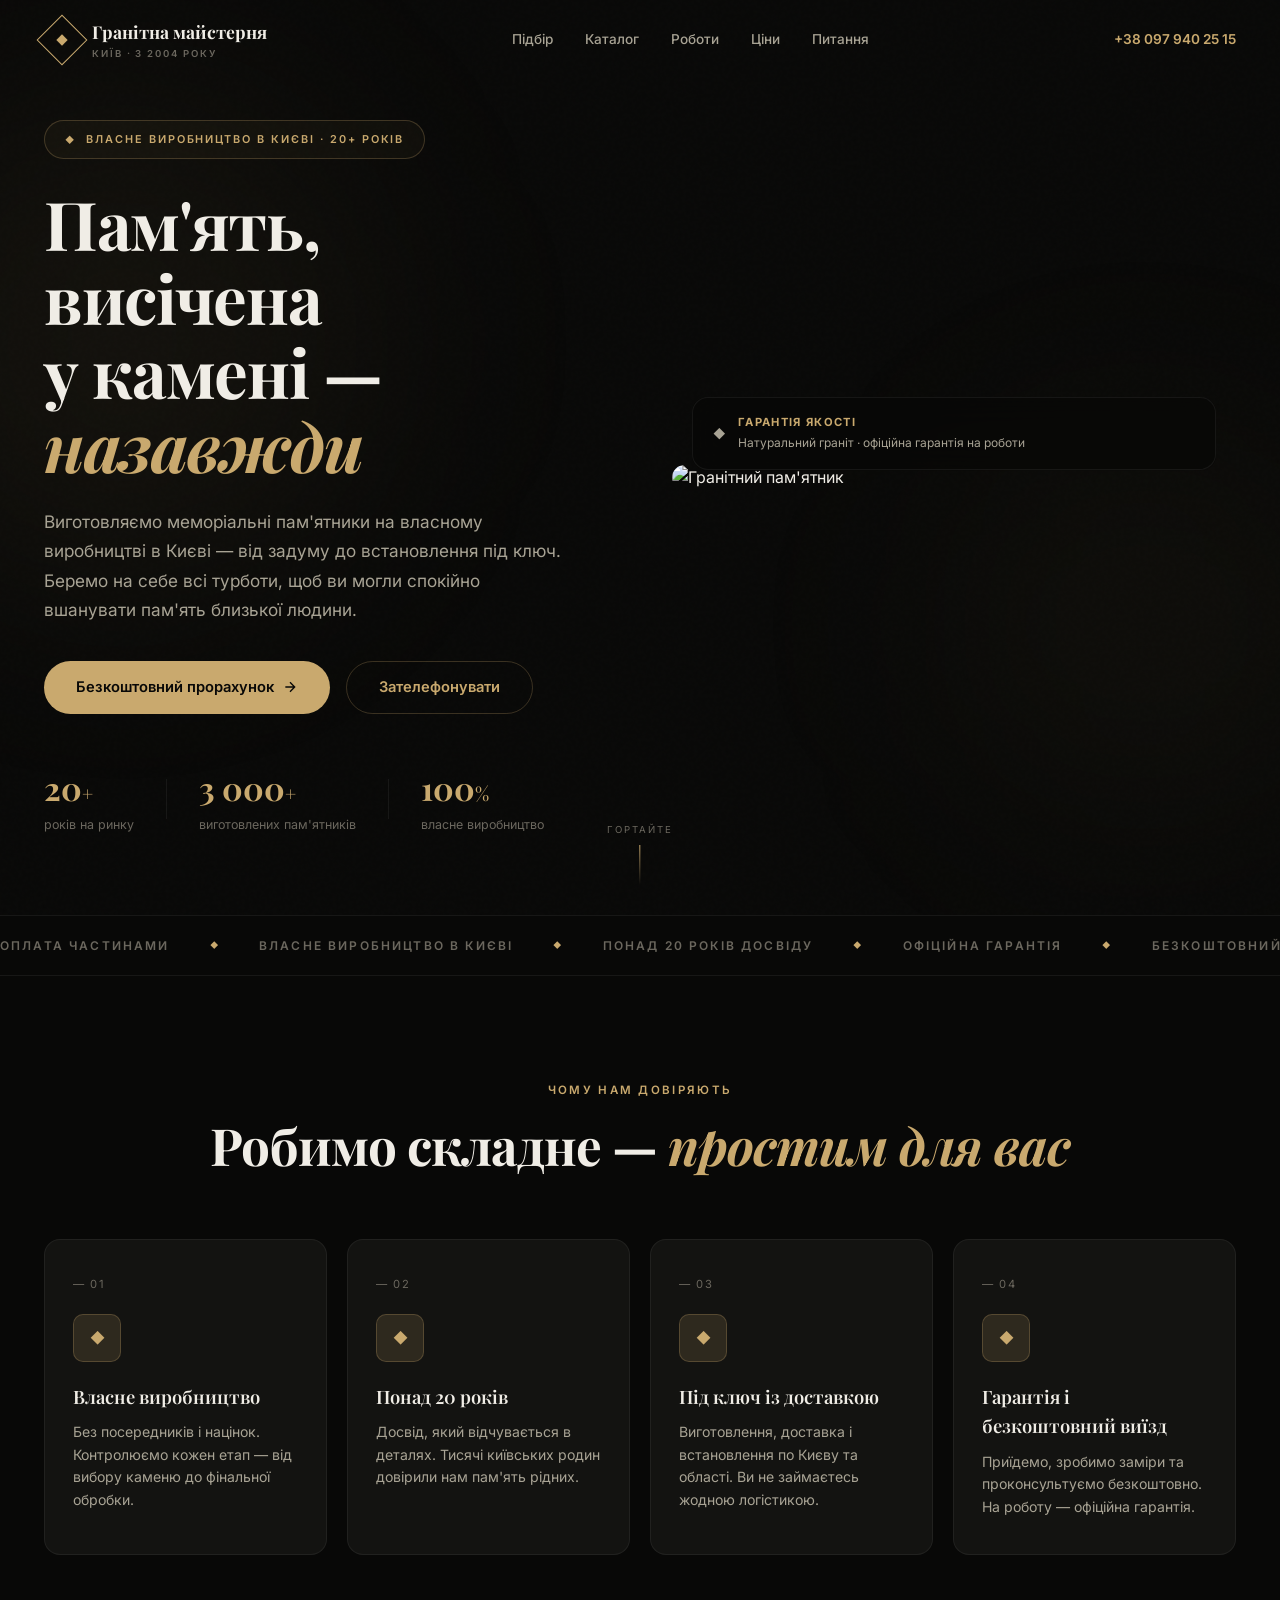
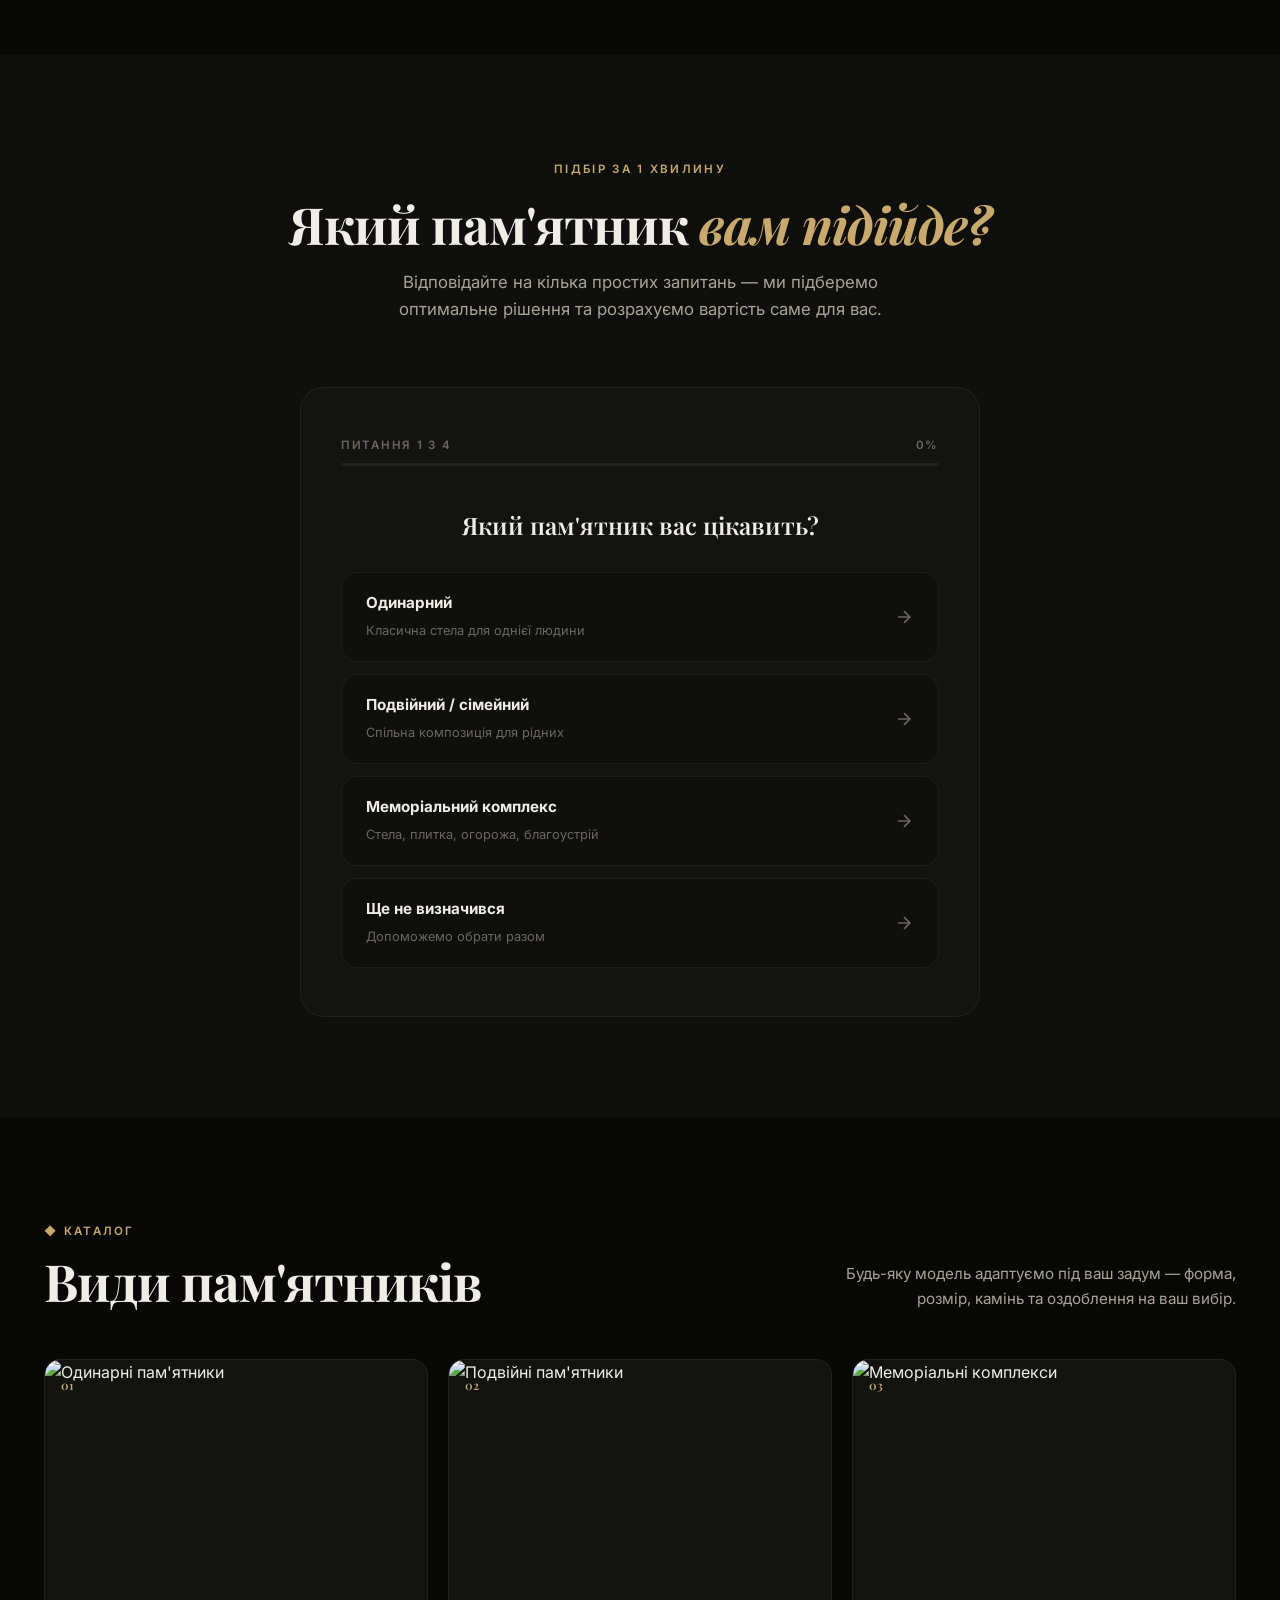
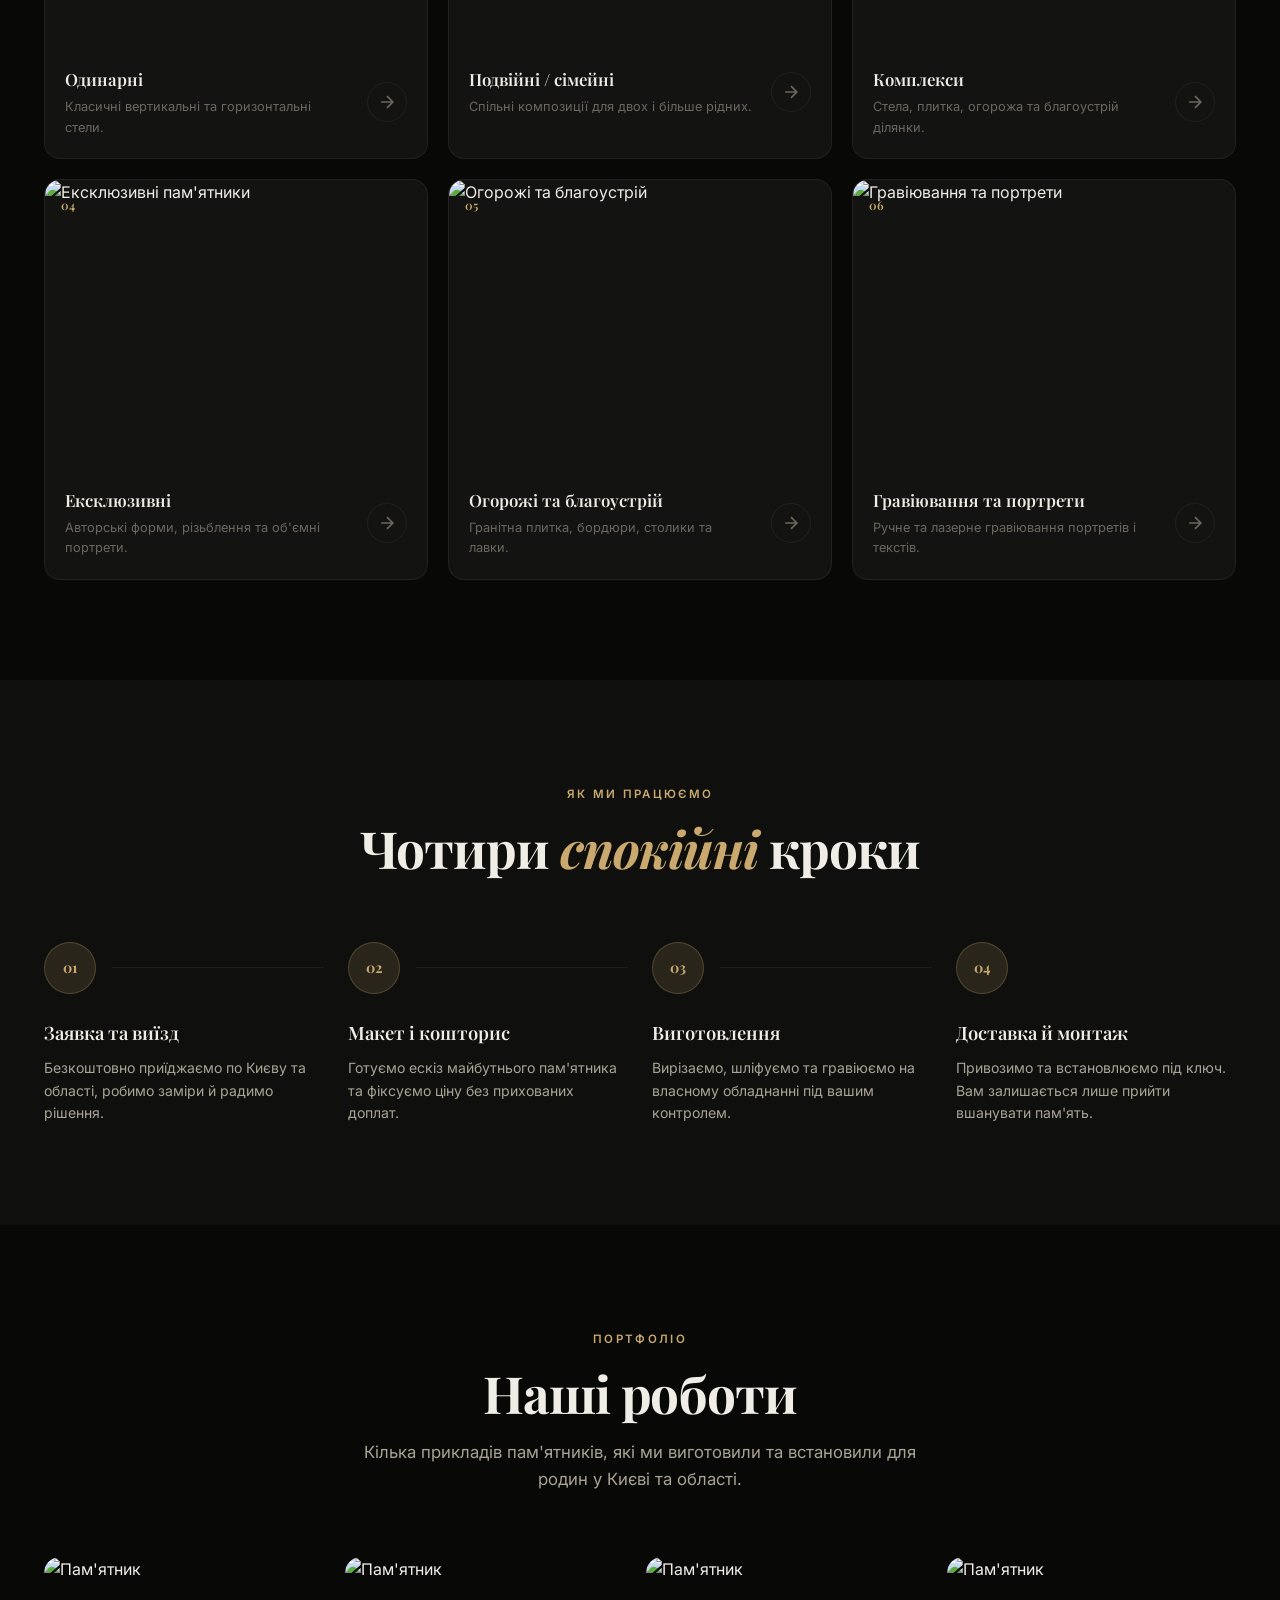
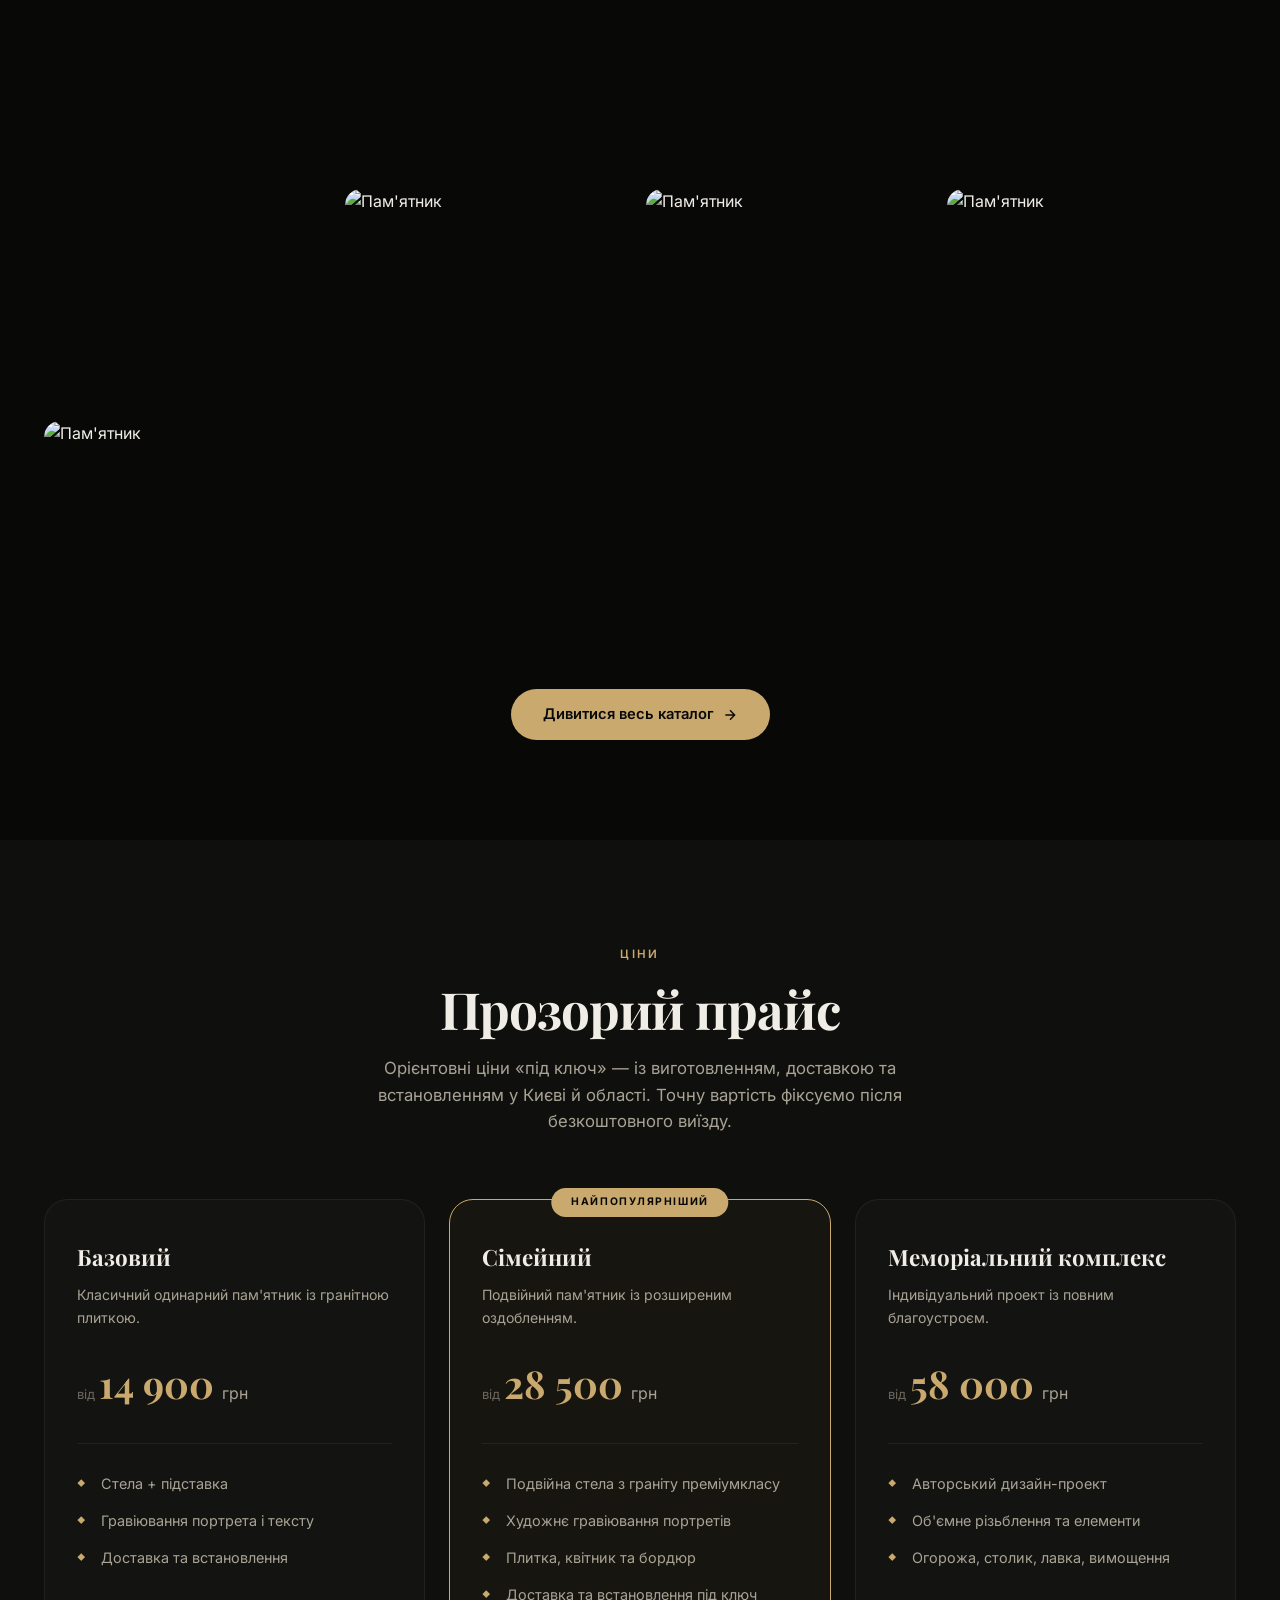
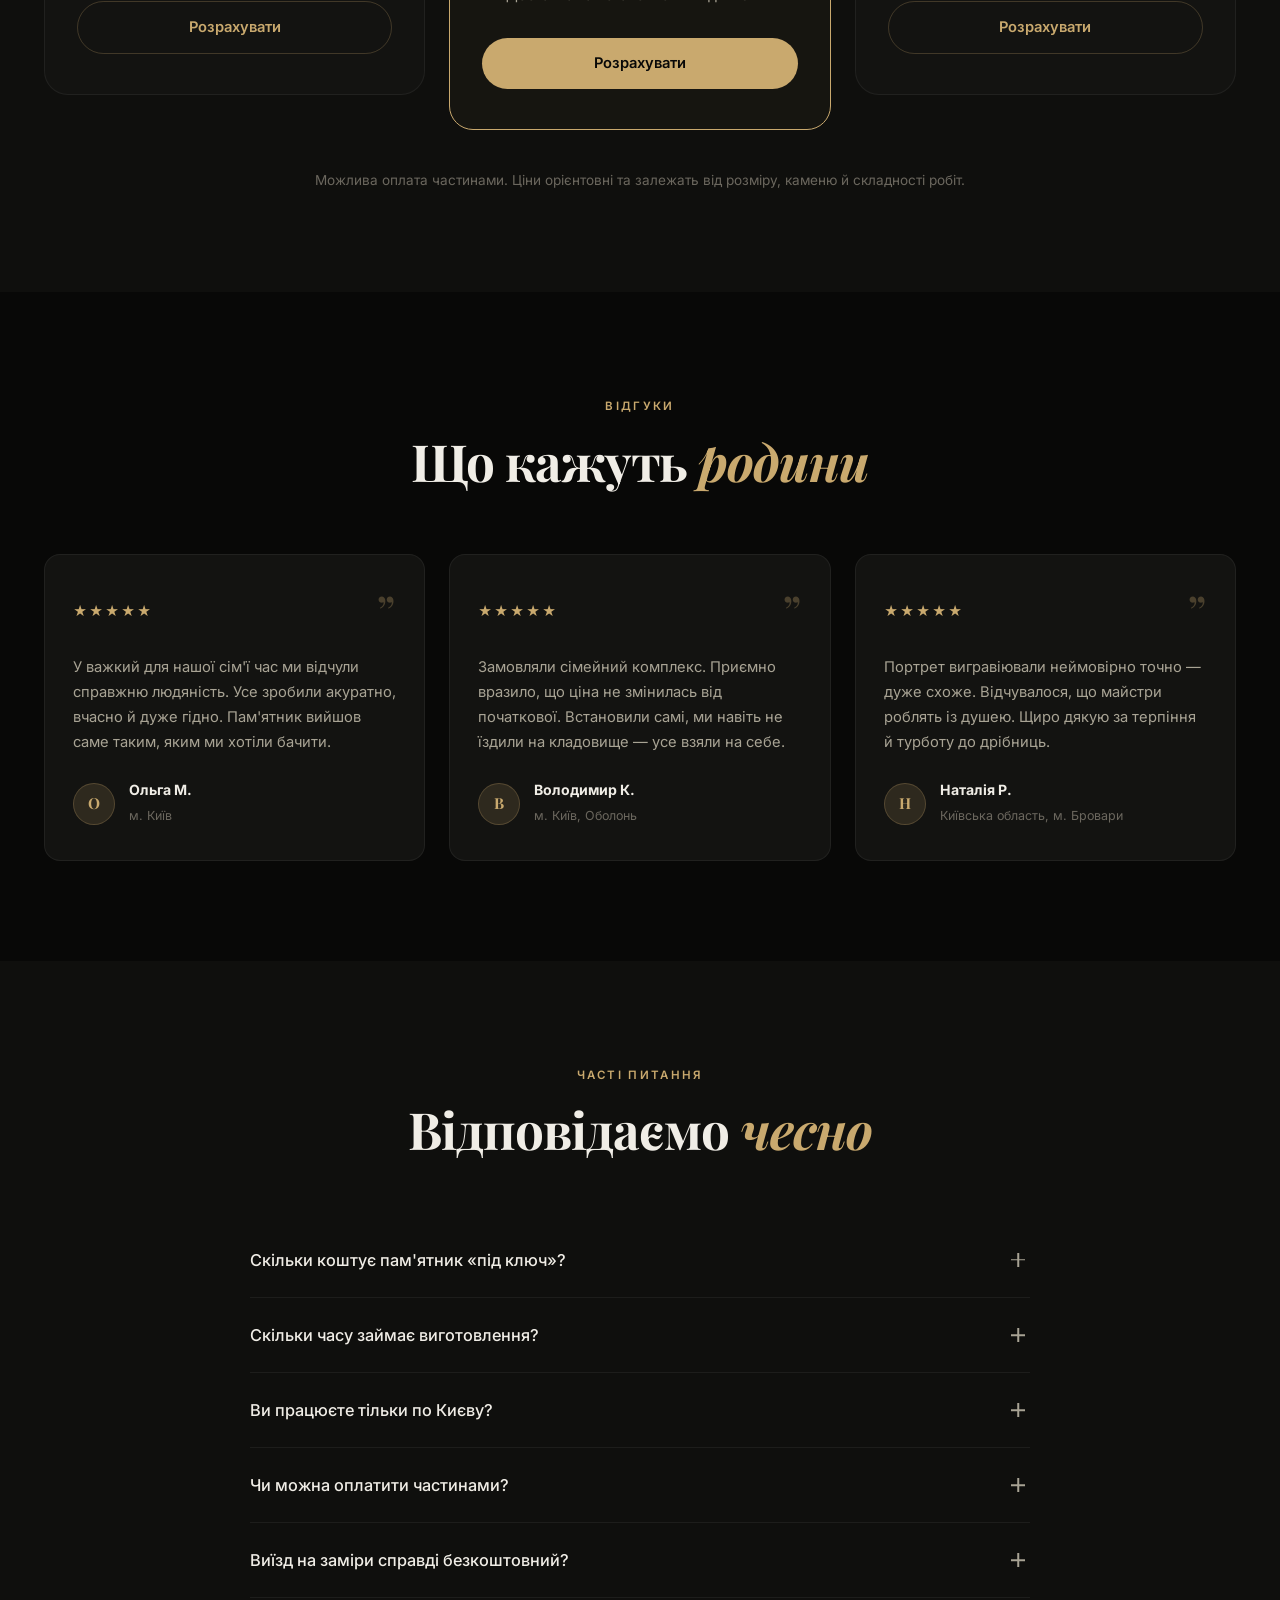
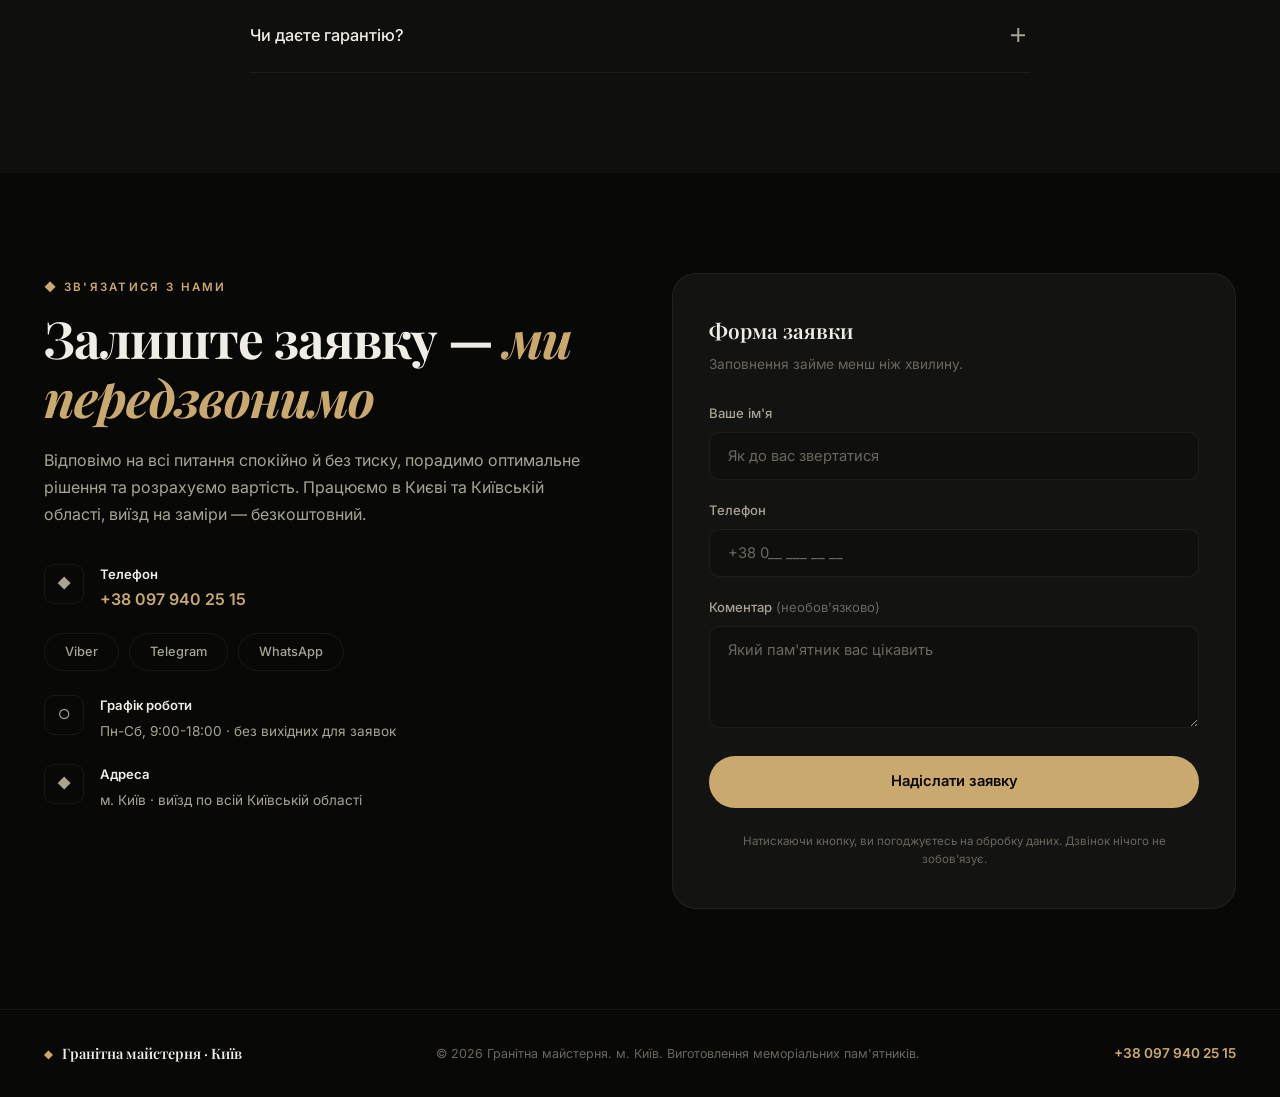
==== index.html @ f9597685 "Initial commit: Гранітна Майстерня website Landing page + catalog for granite monument workshop in K" ====
<!DOCTYPE html>
<html lang="uk">
<head>
  <meta charset="UTF-8">
  <meta name="viewport" content="width=device-width, initial-scale=1.0">
  <meta name="description" content="Гранітна майстерня у Києві — виготовлення меморіальних пам'ятників на власному виробництві. Від задуму до встановлення під ключ. Понад 20 років досвіду.">
  <title>Гранітна майстерня — Пам'ятники у Києві | Власне виробництво з 2004 року</title>

  <link rel="preconnect" href="https://fonts.googleapis.com">
  <link rel="preconnect" href="https://fonts.gstatic.com" crossorigin>
  <link href="https://fonts.googleapis.com/css2?family=Playfair+Display:ital,wght@0,400;0,500;0,600;0,700;1,400;1,500;1,600;1,700&family=Inter:wght@300;400;500;600;700&display=swap" rel="stylesheet">

  <link rel="stylesheet" href="css/style.css">
</head>
<body>

  <!-- SCROLL PROGRESS -->
  <div class="scroll-progress" id="scrollProgress"></div>

  <!-- HEADER -->
  <header class="header" id="header">
    <div class="container header__inner">
      <a href="/" class="header__logo">
        <div class="header__logo-diamond"><span></span></div>
        <div class="header__logo-text">
          <span class="header__logo-name">Гранітна майстерня</span>
          <span class="header__logo-sub">КИЇВ &middot; З 2004 РОКУ</span>
        </div>
      </a>

      <nav class="header__nav" id="nav">
        <a href="#quiz" class="header__link">Підбір</a>
        <a href="#catalog" class="header__link">Каталог</a>
        <a href="#gallery" class="header__link">Роботи</a>
        <a href="#pricing" class="header__link">Ціни</a>
        <a href="#faq" class="header__link">Питання</a>
      </nav>

      <a href="tel:+380979402515" class="header__phone">
        <span>+38 097 940 25 15</span>
      </a>

      <button class="header__burger" id="burger" aria-label="Меню">
        <span></span><span></span><span></span>
      </button>
    </div>
  </header>

  <!-- HERO -->
  <section class="hero" id="hero">
    <div class="hero__bg">
      <div class="hero__grain"></div>
      <div class="hero__glow hero__glow--1"></div>
      <div class="hero__glow hero__glow--2"></div>
    </div>
    <div class="container hero__inner">
      <div class="hero__content">
        <div class="hero__badge reveal">
          <span class="hero__badge-diamond">&#9670;</span>
          ВЛАСНЕ ВИРОБНИЦТВО В КИЄВІ &middot; 20+ РОКІВ
        </div>
        <h1 class="hero__title reveal">
          Пам'ять, висічена<br>у камені — <em>назавжди</em>
        </h1>
        <p class="hero__text reveal">Виготовляємо меморіальні пам'ятники на власному виробництві в Києві — від задуму до встановлення під ключ. Беремо на себе всі турботи, щоб ви могли спокійно вшанувати пам'ять близької людини.</p>
        <div class="hero__actions reveal">
          <a href="#contacts" class="btn btn--primary">
            Безкоштовний прорахунок
            <svg width="16" height="16" viewBox="0 0 24 24" fill="none" stroke="currentColor" stroke-width="2"><path d="M5 12h14M12 5l7 7-7 7"/></svg>
          </a>
          <a href="tel:+380979402515" class="btn btn--outline">Зателефонувати</a>
        </div>
        <div class="hero__stats reveal">
          <div class="hero__stat">
            <span class="hero__stat-num" data-count="20">0</span><span class="hero__stat-plus">+</span>
            <span class="hero__stat-label">років на ринку</span>
          </div>
          <div class="hero__stat-divider"></div>
          <div class="hero__stat">
            <span class="hero__stat-num" data-count="3000">0</span><span class="hero__stat-plus">+</span>
            <span class="hero__stat-label">виготовлених пам'ятників</span>
          </div>
          <div class="hero__stat-divider"></div>
          <div class="hero__stat">
            <span class="hero__stat-num">100</span><span class="hero__stat-plus">%</span>
            <span class="hero__stat-label">власне виробництво</span>
          </div>
        </div>
      </div>
      <div class="hero__image reveal">
        <img src="https://res.cloudinary.com/dv4xqeucm/image/upload/f_auto,q_auto,w_700,h_800,c_fill,g_auto/monuments/photo_2026-10-27_11-23-29.jpg" alt="Гранітний пам'ятник" loading="eager">
        <div class="hero__image-badge">
          <span class="hero__badge-diamond">&#9670;</span>
          <div>
            <strong>ГАРАНТІЯ ЯКОСТІ</strong>
            <span>Натуральний граніт &middot; офіційна гарантія на роботи</span>
          </div>
        </div>
      </div>
    </div>
    <div class="hero__scroll">
      <span>ГОРТАЙТЕ</span>
      <div class="hero__scroll-line"></div>
    </div>
  </section>

  <!-- MARQUEE TICKER -->
  <section class="marquee">
    <div class="marquee__track">
      <span>ОПЛАТА ЧАСТИНАМИ</span><span class="marquee__dot">&#9670;</span>
      <span>ВЛАСНЕ ВИРОБНИЦТВО В КИЄВІ</span><span class="marquee__dot">&#9670;</span>
      <span>ПОНАД 20 РОКІВ ДОСВІДУ</span><span class="marquee__dot">&#9670;</span>
      <span>ОФІЦІЙНА ГАРАНТІЯ</span><span class="marquee__dot">&#9670;</span>
      <span>БЕЗКОШТОВНИЙ ВИЇЗД НА ЗАМІРИ</span><span class="marquee__dot">&#9670;</span>
      <span>ВСТАНОВЛЕННЯ ПІД КЛЮЧ</span><span class="marquee__dot">&#9670;</span>
      <span>ОПЛАТА ЧАСТИНАМИ</span><span class="marquee__dot">&#9670;</span>
      <span>ВЛАСНЕ ВИРОБНИЦТВО В КИЄВІ</span><span class="marquee__dot">&#9670;</span>
      <span>ПОНАД 20 РОКІВ ДОСВІДУ</span><span class="marquee__dot">&#9670;</span>
      <span>ОФІЦІЙНА ГАРАНТІЯ</span><span class="marquee__dot">&#9670;</span>
      <span>БЕЗКОШТОВНИЙ ВИЇЗД НА ЗАМІРИ</span><span class="marquee__dot">&#9670;</span>
      <span>ВСТАНОВЛЕННЯ ПІД КЛЮЧ</span><span class="marquee__dot">&#9670;</span>
    </div>
  </section>

  <!-- ADVANTAGES -->
  <section class="advantages section" id="advantages">
    <div class="container">
      <div class="section__header">
        <span class="section__tag reveal">ЧОМУ НАМ ДОВІРЯЮТЬ</span>
        <h2 class="section__title reveal">Робимо складне — <em>простим для вас</em></h2>
      </div>

      <div class="advantages__grid">
        <div class="advantages__card reveal">
          <div class="advantages__num">— 01</div>
          <div class="advantages__icon"><span>&#9670;</span></div>
          <h3>Власне виробництво</h3>
          <p>Без посередників і націнок. Контролюємо кожен етап — від вибору каменю до фінальної обробки.</p>
        </div>
        <div class="advantages__card reveal">
          <div class="advantages__num">— 02</div>
          <div class="advantages__icon"><span>&#9670;</span></div>
          <h3>Понад 20 років</h3>
          <p>Досвід, який відчувається в деталях. Тисячі київських родин довірили нам пам'ять рідних.</p>
        </div>
        <div class="advantages__card reveal">
          <div class="advantages__num">— 03</div>
          <div class="advantages__icon"><span>&#9670;</span></div>
          <h3>Під ключ із доставкою</h3>
          <p>Виготовлення, доставка і встановлення по Києву та області. Ви не займаєтесь жодною логістикою.</p>
        </div>
        <div class="advantages__card reveal">
          <div class="advantages__num">— 04</div>
          <div class="advantages__icon"><span>&#9670;</span></div>
          <h3>Гарантія і безкоштовний виїзд</h3>
          <p>Приїдемо, зробимо заміри та проконсультуємо безкоштовно. На роботу — офіційна гарантія.</p>
        </div>
      </div>
    </div>
  </section>

  <!-- QUIZ -->
  <section class="quiz section section--dark" id="quiz">
    <div class="container">
      <div class="section__header">
        <span class="section__tag reveal">ПІДБІР ЗА 1 ХВИЛИНУ</span>
        <h2 class="section__title reveal">Який пам'ятник <em>вам підійде?</em></h2>
        <p class="section__subtitle reveal">Відповідайте на кілька простих запитань — ми підберемо оптимальне рішення та розрахуємо вартість саме для вас.</p>
      </div>

      <div class="quiz__box reveal" id="quizBox">
        <div class="quiz__progress">
          <span class="quiz__progress-label">ПИТАННЯ <span id="quizCurrent">1</span> З 4</span>
          <span class="quiz__progress-pct" id="quizPct">0%</span>
        </div>
        <div class="quiz__bar"><div class="quiz__bar-fill" id="quizBar"></div></div>

        <!-- Step 1 -->
        <div class="quiz__step active" data-step="1">
          <h3 class="quiz__question">Який пам'ятник вас цікавить?</h3>
          <div class="quiz__options">
            <button class="quiz__option" data-value="single">
              <div><strong>Одинарний</strong><span>Класична стела для однієї людини</span></div>
              <svg width="20" height="20" viewBox="0 0 24 24" fill="none" stroke="currentColor" stroke-width="2"><path d="M5 12h14M12 5l7 7-7 7"/></svg>
            </button>
            <button class="quiz__option" data-value="double">
              <div><strong>Подвійний / сімейний</strong><span>Спільна композиція для рідних</span></div>
              <svg width="20" height="20" viewBox="0 0 24 24" fill="none" stroke="currentColor" stroke-width="2"><path d="M5 12h14M12 5l7 7-7 7"/></svg>
            </button>
            <button class="quiz__option" data-value="complex">
              <div><strong>Меморіальний комплекс</strong><span>Стела, плитка, огорожа, благоустрій</span></div>
              <svg width="20" height="20" viewBox="0 0 24 24" fill="none" stroke="currentColor" stroke-width="2"><path d="M5 12h14M12 5l7 7-7 7"/></svg>
            </button>
            <button class="quiz__option" data-value="undecided">
              <div><strong>Ще не визначився</strong><span>Допоможемо обрати разом</span></div>
              <svg width="20" height="20" viewBox="0 0 24 24" fill="none" stroke="currentColor" stroke-width="2"><path d="M5 12h14M12 5l7 7-7 7"/></svg>
            </button>
          </div>
        </div>

        <!-- Step 2 -->
        <div class="quiz__step" data-step="2">
          <h3 class="quiz__question">Який у вас бюджет?</h3>
          <div class="quiz__options">
            <button class="quiz__option" data-value="budget1">
              <div><strong>до 15 000 грн</strong><span>Базові моделі</span></div>
              <svg width="20" height="20" viewBox="0 0 24 24" fill="none" stroke="currentColor" stroke-width="2"><path d="M5 12h14M12 5l7 7-7 7"/></svg>
            </button>
            <button class="quiz__option" data-value="budget2">
              <div><strong>15 000 — 30 000 грн</strong><span>Класичні та розширені</span></div>
              <svg width="20" height="20" viewBox="0 0 24 24" fill="none" stroke="currentColor" stroke-width="2"><path d="M5 12h14M12 5l7 7-7 7"/></svg>
            </button>
            <button class="quiz__option" data-value="budget3">
              <div><strong>30 000 — 60 000 грн</strong><span>Преміум рішення</span></div>
              <svg width="20" height="20" viewBox="0 0 24 24" fill="none" stroke="currentColor" stroke-width="2"><path d="M5 12h14M12 5l7 7-7 7"/></svg>
            </button>
            <button class="quiz__option" data-value="budget4">
              <div><strong>Більше 60 000 грн</strong><span>Ексклюзивні комплекси</span></div>
              <svg width="20" height="20" viewBox="0 0 24 24" fill="none" stroke="currentColor" stroke-width="2"><path d="M5 12h14M12 5l7 7-7 7"/></svg>
            </button>
          </div>
        </div>

        <!-- Step 3 -->
        <div class="quiz__step" data-step="3">
          <h3 class="quiz__question">Який граніт вам подобається?</h3>
          <div class="quiz__options">
            <button class="quiz__option" data-value="gabro">
              <div><strong>Чорний (Габро)</strong><span>Класичний глибокий чорний</span></div>
              <svg width="20" height="20" viewBox="0 0 24 24" fill="none" stroke="currentColor" stroke-width="2"><path d="M5 12h14M12 5l7 7-7 7"/></svg>
            </button>
            <button class="quiz__option" data-value="pokostiv">
              <div><strong>Сірий (Покостівський)</strong><span>Елегантний з зернистістю</span></div>
              <svg width="20" height="20" viewBox="0 0 24 24" fill="none" stroke="currentColor" stroke-width="2"><path d="M5 12h14M12 5l7 7-7 7"/></svg>
            </button>
            <button class="quiz__option" data-value="kapustin">
              <div><strong>Червоний (Капустинський)</strong><span>Яскравий та виразний</span></div>
              <svg width="20" height="20" viewBox="0 0 24 24" fill="none" stroke="currentColor" stroke-width="2"><path d="M5 12h14M12 5l7 7-7 7"/></svg>
            </button>
            <button class="quiz__option" data-value="undecided">
              <div><strong>Ще не вирішив</strong><span>Порадимо на консультації</span></div>
              <svg width="20" height="20" viewBox="0 0 24 24" fill="none" stroke="currentColor" stroke-width="2"><path d="M5 12h14M12 5l7 7-7 7"/></svg>
            </button>
          </div>
        </div>

        <!-- Step 4 — contact form -->
        <div class="quiz__step" data-step="4">
          <h3 class="quiz__question">Залиште контакти — надішлемо прорахунок</h3>
          <form class="quiz__form" id="quizForm">
            <div class="form__group">
              <label>Ваше ім'я</label>
              <input type="text" name="name" placeholder="Як до вас звертатися" required>
            </div>
            <div class="form__group">
              <label>Телефон</label>
              <input type="tel" name="phone" placeholder="+38 0__ ___ __ __" required>
            </div>
            <button type="submit" class="btn btn--primary btn--full">Отримати прорахунок</button>
          </form>
        </div>
      </div>
    </div>
  </section>

  <!-- CATALOG -->
  <section class="catalog section" id="catalog">
    <div class="container">
      <div class="catalog__header">
        <div>
          <span class="section__tag-inline reveal">&#9670; КАТАЛОГ</span>
          <h2 class="section__title section__title--left reveal">Види пам'ятників</h2>
        </div>
        <p class="catalog__desc reveal">Будь-яку модель адаптуємо під ваш задум — форма, розмір, камінь та оздоблення на ваш вибір.</p>
      </div>

      <div class="catalog__grid">
        <div class="catalog__card reveal">
          <div class="catalog__card-num">01</div>
          <div class="catalog__card-img">
            <img src="https://res.cloudinary.com/dv4xqeucm/image/upload/f_auto,q_auto,w_500,h_350,c_fill,g_auto/monuments/photo_2026-10-27_11-23-29.jpg" alt="Одинарні пам'ятники" loading="lazy">
          </div>
          <div class="catalog__card-bottom">
            <div><h3>Одинарні</h3><p>Класичні вертикальні та горизонтальні стели.</p></div>
            <a href="catalog.html" class="catalog__card-arrow"><svg width="20" height="20" viewBox="0 0 24 24" fill="none" stroke="currentColor" stroke-width="2"><path d="M5 12h14M12 5l7 7-7 7"/></svg></a>
          </div>
        </div>
        <div class="catalog__card reveal">
          <div class="catalog__card-num">02</div>
          <div class="catalog__card-img">
            <img src="https://res.cloudinary.com/dv4xqeucm/image/upload/f_auto,q_auto,w_500,h_350,c_fill,g_auto/monuments/photo_2026-10-27_11-24-09.jpg" alt="Подвійні пам'ятники" loading="lazy">
          </div>
          <div class="catalog__card-bottom">
            <div><h3>Подвійні / сімейні</h3><p>Спільні композиції для двох і більше рідних.</p></div>
            <a href="catalog.html" class="catalog__card-arrow"><svg width="20" height="20" viewBox="0 0 24 24" fill="none" stroke="currentColor" stroke-width="2"><path d="M5 12h14M12 5l7 7-7 7"/></svg></a>
          </div>
        </div>
        <div class="catalog__card reveal">
          <div class="catalog__card-num">03</div>
          <div class="catalog__card-img">
            <img src="https://res.cloudinary.com/dv4xqeucm/image/upload/f_auto,q_auto,w_500,h_350,c_fill,g_auto/monuments/photo_2026-10-27_11-24-57.jpg" alt="Меморіальні комплекси" loading="lazy">
          </div>
          <div class="catalog__card-bottom">
            <div><h3>Комплекси</h3><p>Стела, плитка, огорожа та благоустрій ділянки.</p></div>
            <a href="catalog.html" class="catalog__card-arrow"><svg width="20" height="20" viewBox="0 0 24 24" fill="none" stroke="currentColor" stroke-width="2"><path d="M5 12h14M12 5l7 7-7 7"/></svg></a>
          </div>
        </div>
        <div class="catalog__card reveal">
          <div class="catalog__card-num">04</div>
          <div class="catalog__card-img">
            <img src="https://res.cloudinary.com/dv4xqeucm/image/upload/f_auto,q_auto,w_500,h_350,c_fill,g_auto/monuments/photo_2026-10-27_11-25-50.jpg" alt="Ексклюзивні пам'ятники" loading="lazy">
          </div>
          <div class="catalog__card-bottom">
            <div><h3>Ексклюзивні</h3><p>Авторські форми, різьблення та об'ємні портрети.</p></div>
            <a href="catalog.html" class="catalog__card-arrow"><svg width="20" height="20" viewBox="0 0 24 24" fill="none" stroke="currentColor" stroke-width="2"><path d="M5 12h14M12 5l7 7-7 7"/></svg></a>
          </div>
        </div>
        <div class="catalog__card reveal">
          <div class="catalog__card-num">05</div>
          <div class="catalog__card-img">
            <img src="https://res.cloudinary.com/dv4xqeucm/image/upload/f_auto,q_auto,w_500,h_350,c_fill,g_auto/monuments/photo_2026-10-27_11-26-24.jpg" alt="Огорожі та благоустрій" loading="lazy">
          </div>
          <div class="catalog__card-bottom">
            <div><h3>Огорожі та благоустрій</h3><p>Гранітна плитка, бордюри, столики та лавки.</p></div>
            <a href="catalog.html" class="catalog__card-arrow"><svg width="20" height="20" viewBox="0 0 24 24" fill="none" stroke="currentColor" stroke-width="2"><path d="M5 12h14M12 5l7 7-7 7"/></svg></a>
          </div>
        </div>
        <div class="catalog__card reveal">
          <div class="catalog__card-num">06</div>
          <div class="catalog__card-img">
            <img src="https://res.cloudinary.com/dv4xqeucm/image/upload/f_auto,q_auto,w_500,h_350,c_fill,g_auto/monuments/photo_2026-10-27_11-27-11.jpg" alt="Гравіювання та портрети" loading="lazy">
          </div>
          <div class="catalog__card-bottom">
            <div><h3>Гравіювання та портрети</h3><p>Ручне та лазерне гравіювання портретів і текстів.</p></div>
            <a href="catalog.html" class="catalog__card-arrow"><svg width="20" height="20" viewBox="0 0 24 24" fill="none" stroke="currentColor" stroke-width="2"><path d="M5 12h14M12 5l7 7-7 7"/></svg></a>
          </div>
        </div>
      </div>
    </div>
  </section>

  <!-- PROCESS -->
  <section class="process section section--dark" id="process">
    <div class="container">
      <div class="section__header">
        <span class="section__tag reveal">ЯК МИ ПРАЦЮЄМО</span>
        <h2 class="section__title reveal">Чотири <em>спокійні</em> кроки</h2>
      </div>

      <div class="process__steps">
        <div class="process__step reveal">
          <div class="process__step-top">
            <div class="process__step-circle">01</div>
            <div class="process__step-line"></div>
          </div>
          <h3>Заявка та виїзд</h3>
          <p>Безкоштовно приїджаємо по Києву та області, робимо заміри й радимо рішення.</p>
        </div>
        <div class="process__step reveal">
          <div class="process__step-top">
            <div class="process__step-circle">02</div>
            <div class="process__step-line"></div>
          </div>
          <h3>Макет і кошторис</h3>
          <p>Готуємо ескіз майбутнього пам'ятника та фіксуємо ціну без прихованих доплат.</p>
        </div>
        <div class="process__step reveal">
          <div class="process__step-top">
            <div class="process__step-circle">03</div>
            <div class="process__step-line"></div>
          </div>
          <h3>Виготовлення</h3>
          <p>Вирізаємо, шліфуємо та гравіюємо на власному обладнанні під вашим контролем.</p>
        </div>
        <div class="process__step reveal">
          <div class="process__step-top">
            <div class="process__step-circle">04</div>
          </div>
          <h3>Доставка й монтаж</h3>
          <p>Привозимо та встановлюємо під ключ. Вам залишається лише прийти вшанувати пам'ять.</p>
        </div>
      </div>
    </div>
  </section>

  <!-- GALLERY -->
  <section class="gallery section" id="gallery">
    <div class="container">
      <div class="section__header">
        <span class="section__tag reveal">ПОРТФОЛІО</span>
        <h2 class="section__title reveal">Наші роботи</h2>
        <p class="section__subtitle reveal">Кілька прикладів пам'ятників, які ми виготовили та встановили для родин у Києві та області.</p>
      </div>

      <div class="gallery__grid reveal">
        <div class="gallery__item gallery__item--tall">
          <img src="https://res.cloudinary.com/dv4xqeucm/image/upload/f_auto,q_auto,w_500,c_limit/monuments/photo_2026-10-27_11-23-29.jpg" alt="Пам'ятник" loading="lazy">
        </div>
        <div class="gallery__item">
          <img src="https://res.cloudinary.com/dv4xqeucm/image/upload/f_auto,q_auto,w_500,c_limit/monuments/photo_2026-10-27_11-24-27.jpg" alt="Пам'ятник" loading="lazy">
        </div>
        <div class="gallery__item">
          <img src="https://res.cloudinary.com/dv4xqeucm/image/upload/f_auto,q_auto,w_500,c_limit/monuments/photo_2026-10-27_11-25-17.jpg" alt="Пам'ятник" loading="lazy">
        </div>
        <div class="gallery__item">
          <img src="https://res.cloudinary.com/dv4xqeucm/image/upload/f_auto,q_auto,w_500,c_limit/monuments/photo_2026-10-27_11-27-45.jpg" alt="Пам'ятник" loading="lazy">
        </div>
        <div class="gallery__item gallery__item--tall">
          <img src="https://res.cloudinary.com/dv4xqeucm/image/upload/f_auto,q_auto,w_500,c_limit/monuments/photo_2026-10-27_11-28-17.jpg" alt="Пам'ятник" loading="lazy">
        </div>
        <div class="gallery__item">
          <img src="https://res.cloudinary.com/dv4xqeucm/image/upload/f_auto,q_auto,w_500,c_limit/monuments/photo_2026-10-27_11-28-54.jpg" alt="Пам'ятник" loading="lazy">
        </div>
        <div class="gallery__item">
          <img src="https://res.cloudinary.com/dv4xqeucm/image/upload/f_auto,q_auto,w_500,c_limit/monuments/photo_2026-10-27_11-30-17.jpg" alt="Пам'ятник" loading="lazy">
        </div>
        <div class="gallery__item">
          <img src="https://res.cloudinary.com/dv4xqeucm/image/upload/f_auto,q_auto,w_500,c_limit/monuments/photo_2026-10-27_11-31-08.jpg" alt="Пам'ятник" loading="lazy">
        </div>
      </div>

      <div class="gallery__cta reveal">
        <a href="catalog.html" class="btn btn--primary">
          Дивитися весь каталог
          <svg width="16" height="16" viewBox="0 0 24 24" fill="none" stroke="currentColor" stroke-width="2"><path d="M5 12h14M12 5l7 7-7 7"/></svg>
        </a>
      </div>
    </div>
  </section>

  <!-- PRICING -->
  <section class="pricing section section--dark" id="pricing">
    <div class="container">
      <div class="section__header">
        <span class="section__tag reveal">ЦІНИ</span>
        <h2 class="section__title reveal">Прозорий прайс</h2>
        <p class="section__subtitle reveal">Орієнтовні ціни «під ключ» — із виготовленням, доставкою та встановленням у Києві й області. Точну вартість фіксуємо після безкоштовного виїзду.</p>
      </div>

      <div class="pricing__grid">
        <div class="pricing__card reveal">
          <h3>Базовий</h3>
          <p class="pricing__desc">Класичний одинарний пам'ятник із гранітною плиткою.</p>
          <div class="pricing__price"><span class="pricing__from">від</span><strong>14 900</strong> грн</div>
          <ul class="pricing__list">
            <li>Стела + підставка</li>
            <li>Гравіювання портрета і тексту</li>
            <li>Доставка та встановлення</li>
          </ul>
          <a href="#contacts" class="btn btn--outline btn--full">Розрахувати</a>
        </div>

        <div class="pricing__card pricing__card--popular reveal">
          <div class="pricing__badge">НАЙПОПУЛЯРНІШИЙ</div>
          <h3>Сімейний</h3>
          <p class="pricing__desc">Подвійний пам'ятник із розширеним оздобленням.</p>
          <div class="pricing__price"><span class="pricing__from">від</span><strong>28 500</strong> грн</div>
          <ul class="pricing__list">
            <li>Подвійна стела з граніту преміумкласу</li>
            <li>Художнє гравіювання портретів</li>
            <li>Плитка, квітник та бордюр</li>
            <li>Доставка та встановлення під ключ</li>
          </ul>
          <a href="#contacts" class="btn btn--primary btn--full">Розрахувати</a>
        </div>

        <div class="pricing__card reveal">
          <h3>Меморіальний комплекс</h3>
          <p class="pricing__desc">Індивідуальний проект із повним благоустроєм.</p>
          <div class="pricing__price"><span class="pricing__from">від</span><strong>58 000</strong> грн</div>
          <ul class="pricing__list">
            <li>Авторський дизайн-проект</li>
            <li>Об'ємне різьблення та елементи</li>
            <li>Огорожа, столик, лавка, вимощення</li>
          </ul>
          <a href="#contacts" class="btn btn--outline btn--full">Розрахувати</a>
        </div>
      </div>

      <p class="pricing__note reveal">Можлива оплата частинами. Ціни орієнтовні та залежать від розміру, каменю й складності робіт.</p>
    </div>
  </section>

  <!-- REVIEWS -->
  <section class="reviews section" id="reviews">
    <div class="container">
      <div class="section__header">
        <span class="section__tag reveal">ВІДГУКИ</span>
        <h2 class="section__title reveal">Що кажуть <em>родини</em></h2>
      </div>

      <div class="reviews__grid">
        <div class="reviews__card reveal">
          <div class="reviews__card-top">
            <div class="reviews__stars">&#9733;&#9733;&#9733;&#9733;&#9733;</div>
            <div class="reviews__quote">&rdquo;</div>
          </div>
          <p class="reviews__text">У важкий для нашої сім'ї час ми відчули справжню людяність. Усе зробили акуратно, вчасно й дуже гідно. Пам'ятник вийшов саме таким, яким ми хотіли бачити.</p>
          <div class="reviews__author">
            <div class="reviews__avatar">О</div>
            <div>
              <strong>Ольга М.</strong>
              <span>м. Київ</span>
            </div>
          </div>
        </div>

        <div class="reviews__card reveal">
          <div class="reviews__card-top">
            <div class="reviews__stars">&#9733;&#9733;&#9733;&#9733;&#9733;</div>
            <div class="reviews__quote">&rdquo;</div>
          </div>
          <p class="reviews__text">Замовляли сімейний комплекс. Приємно вразило, що ціна не змінилась від початкової. Встановили самі, ми навіть не їздили на кладовище — усе взяли на себе.</p>
          <div class="reviews__author">
            <div class="reviews__avatar">В</div>
            <div>
              <strong>Володимир К.</strong>
              <span>м. Київ, Оболонь</span>
            </div>
          </div>
        </div>

        <div class="reviews__card reveal">
          <div class="reviews__card-top">
            <div class="reviews__stars">&#9733;&#9733;&#9733;&#9733;&#9733;</div>
            <div class="reviews__quote">&rdquo;</div>
          </div>
          <p class="reviews__text">Портрет вигравіювали неймовірно точно — дуже схоже. Відчувалося, що майстри роблять із душею. Щиро дякую за терпіння й турботу до дрібниць.</p>
          <div class="reviews__author">
            <div class="reviews__avatar">Н</div>
            <div>
              <strong>Наталія Р.</strong>
              <span>Київська область, м. Бровари</span>
            </div>
          </div>
        </div>
      </div>
    </div>
  </section>

  <!-- FAQ -->
  <section class="faq section section--dark" id="faq">
    <div class="container">
      <div class="section__header">
        <span class="section__tag reveal">ЧАСТІ ПИТАННЯ</span>
        <h2 class="section__title reveal">Відповідаємо <em>чесно</em></h2>
      </div>

      <div class="faq__list reveal">
        <div class="faq__item">
          <button class="faq__question">
            <span>Скільки коштує пам'ятник «під ключ»?</span>
            <div class="faq__icon"><span></span><span></span></div>
          </button>
          <div class="faq__answer">
            <p>Вартість залежить від типу, розміру та каменю. Одинарний — від 14 900 грн, подвійний — від 28 500 грн, комплекс — від 58 000 грн. Точну ціну розраховуємо після безкоштовного виїзду на заміри.</p>
          </div>
        </div>
        <div class="faq__item">
          <button class="faq__question">
            <span>Скільки часу займає виготовлення?</span>
            <div class="faq__icon"><span></span><span></span></div>
          </button>
          <div class="faq__answer">
            <p>Від 14 до 30 робочих днів залежно від складності. Прості моделі — за 10–14 днів. Про терміни домовляємось заздалегідь.</p>
          </div>
        </div>
        <div class="faq__item">
          <button class="faq__question">
            <span>Ви працюєте тільки по Києву?</span>
            <div class="faq__icon"><span></span><span></span></div>
          </button>
          <div class="faq__answer">
            <p>Ні, ми працюємо по всій Київській області. Виїзд на заміри — безкоштовний.</p>
          </div>
        </div>
        <div class="faq__item">
          <button class="faq__question">
            <span>Чи можна оплатити частинами?</span>
            <div class="faq__icon"><span></span><span></span></div>
          </button>
          <div class="faq__answer">
            <p>Так, ми пропонуємо зручну розстрочку без переплат. Деталі обговорюємо індивідуально.</p>
          </div>
        </div>
        <div class="faq__item">
          <button class="faq__question">
            <span>Виїзд на заміри справді безкоштовний?</span>
            <div class="faq__icon"><span></span><span></span></div>
          </button>
          <div class="faq__answer">
            <p>Так, по Києву та Київській області виїзд, заміри та консультація — безкоштовно і без зобов'язань.</p>
          </div>
        </div>
        <div class="faq__item">
          <button class="faq__question">
            <span>Чи даєте гарантію?</span>
            <div class="faq__icon"><span></span><span></span></div>
          </button>
          <div class="faq__answer">
            <p>Так, надаємо офіційну гарантію на вироби та встановлення. Використовуємо лише натуральний граніт із перевірених родовищ.</p>
          </div>
        </div>
      </div>
    </div>
  </section>

  <!-- CONTACTS -->
  <section class="contacts section" id="contacts">
    <div class="container">
      <div class="contacts__grid">
        <div class="contacts__info reveal">
          <span class="section__tag-inline">&#9670; ЗВ'ЯЗАТИСЯ З НАМИ</span>
          <h2 class="section__title section__title--left">Залиште заявку — <em>ми передзвонимо</em></h2>
          <p class="contacts__text">Відповімо на всі питання спокійно й без тиску, порадимо оптимальне рішення та розрахуємо вартість. Працюємо в Києві та Київській області, виїзд на заміри — безкоштовний.</p>

          <div class="contacts__item">
            <div class="contacts__item-icon"><span>&#9670;</span></div>
            <div>
              <strong>Телефон</strong>
              <a href="tel:+380979402515">+38 097 940 25 15</a>
            </div>
          </div>

          <div class="contacts__messengers">
            <a href="#" class="contacts__messenger">Viber</a>
            <a href="#" class="contacts__messenger">Telegram</a>
            <a href="#" class="contacts__messenger">WhatsApp</a>
          </div>

          <div class="contacts__item">
            <div class="contacts__item-icon"><span>&#9675;</span></div>
            <div>
              <strong>Графік роботи</strong>
              <span>Пн-Сб, 9:00-18:00 &middot; без вихідних для заявок</span>
            </div>
          </div>

          <div class="contacts__item">
            <div class="contacts__item-icon"><span>&#9670;</span></div>
            <div>
              <strong>Адреса</strong>
              <span>м. Київ &middot; виїзд по всій Київській області</span>
            </div>
          </div>
        </div>

        <div class="contacts__form-wrap reveal">
          <h3>Форма заявки</h3>
          <p class="contacts__form-sub">Заповнення займе менш ніж хвилину.</p>
          <form class="contacts__form" id="contactForm">
            <div class="form__group">
              <label>Ваше ім'я</label>
              <input type="text" name="name" placeholder="Як до вас звертатися" required>
            </div>
            <div class="form__group">
              <label>Телефон</label>
              <input type="tel" name="phone" placeholder="+38 0__ ___ __ __" required>
            </div>
            <div class="form__group">
              <label>Коментар <span>(необов'язково)</span></label>
              <textarea name="message" placeholder="Який пам'ятник вас цікавить" rows="4"></textarea>
            </div>
            <button type="submit" class="btn btn--primary btn--full">Надіслати заявку</button>
            <p class="contacts__privacy">Натискаючи кнопку, ви погоджуєтесь на обробку даних. Дзвінок нічого не зобов'язує.</p>
          </form>
        </div>
      </div>
    </div>
  </section>

  <!-- FOOTER -->
  <footer class="footer">
    <div class="container footer__inner">
      <div class="footer__brand">
        <span class="footer__diamond">&#9670;</span>
        <span>Гранітна майстерня &middot; Київ</span>
      </div>
      <p class="footer__copy">&copy; 2026 Гранітна майстерня. м. Київ. Виготовлення меморіальних пам'ятників.</p>
      <a href="tel:+380979402515" class="footer__phone">+38 097 940 25 15</a>
    </div>
  </footer>

  <!-- BACK TO TOP -->
  <button class="back-to-top" id="backToTop" aria-label="Нагору">
    <svg width="20" height="20" viewBox="0 0 24 24" fill="none" stroke="currentColor" stroke-width="2"><path d="M18 15l-6-6-6 6"/></svg>
  </button>

  <script src="js/main.js"></script>
</body>
</html>
---- css/style.css ----
/* =============================================
   GRANITE WORKSHOP — MAIN STYLES
   Dark theme + gold accents
   ============================================= */

/* --- RESET & BASE --- */
*,*::before,*::after{box-sizing:border-box;margin:0;padding:0}

:root {
  --font-h: 'Playfair Display', Georgia, serif;
  --font-b: 'Inter', system-ui, sans-serif;

  --bg:       #080807;
  --bg-2:     #0f0f0d;
  --bg-card:  #131311;
  --bg-card-hover: #1a1a17;

  --gold:     #c9a96e;
  --gold-dim: #a3884e;
  --gold-glow: rgba(201,169,110,0.15);

  --text:     #f0ede6;
  --text-2:   #a8a394;
  --text-3:   #6b675e;

  --border:   rgba(255,255,255,0.06);
  --border-2: rgba(201,169,110,0.25);

  --radius:    10px;
  --radius-lg: 16px;
  --radius-xl: 24px;

  --ease: cubic-bezier(0.16,1,0.3,1);
}

html {
  scroll-behavior: smooth;
  -webkit-text-size-adjust: 100%;
  scroll-padding-top: 80px;
}

body {
  font-family: var(--font-b);
  background: var(--bg);
  color: var(--text);
  line-height: 1.6;
  -webkit-font-smoothing: antialiased;
  overflow-x: hidden;
}

a { color: inherit; text-decoration: none; }
img { display: block; max-width: 100%; }
button { font: inherit; cursor: pointer; border: none; background: none; color: inherit; }
ul,ol { list-style: none; }

.container {
  width: 100%;
  max-width: 1240px;
  margin: 0 auto;
  padding: 0 24px;
}

em { font-style: italic; color: var(--gold); }

/* --- SCROLL PROGRESS --- */
.scroll-progress {
  position: fixed;
  top: 0;
  left: 0;
  height: 2px;
  width: 0;
  background: linear-gradient(90deg, var(--gold), var(--gold-dim));
  z-index: 10000;
  transition: width 0.1s linear;
}

/* --- BUTTONS --- */
.btn {
  display: inline-flex;
  align-items: center;
  gap: 8px;
  font-family: var(--font-b);
  font-size: 0.92rem;
  font-weight: 600;
  padding: 14px 32px;
  border-radius: 60px;
  transition: all 0.35s var(--ease);
  white-space: nowrap;
}

.btn--primary {
  background: var(--gold);
  color: #080807;
}
.btn--primary:hover {
  background: #d4b87a;
  transform: translateY(-2px);
  box-shadow: 0 8px 30px rgba(201,169,110,0.3);
}

.btn--outline {
  border: 1px solid var(--border-2);
  color: var(--gold);
  background: transparent;
}
.btn--outline:hover {
  background: var(--gold-glow);
  border-color: var(--gold);
  transform: translateY(-2px);
}

.btn--full { width: 100%; justify-content: center; }

/* --- SECTION COMMONS --- */
.section {
  padding: 100px 0;
}

.section--dark {
  background: var(--bg-2);
}

.section__header {
  text-align: center;
  margin-bottom: 64px;
}

.section__tag {
  display: inline-block;
  font-size: 0.72rem;
  font-weight: 600;
  letter-spacing: 0.2em;
  color: var(--gold);
  margin-bottom: 16px;
  text-transform: uppercase;
}

.section__tag-inline {
  display: inline-block;
  font-size: 0.72rem;
  font-weight: 600;
  letter-spacing: 0.2em;
  color: var(--gold);
  margin-bottom: 12px;
  text-transform: uppercase;
}

.section__title {
  font-family: var(--font-h);
  font-size: clamp(2rem, 4.5vw, 3.2rem);
  font-weight: 700;
  line-height: 1.15;
  letter-spacing: -0.02em;
}

.section__title--left { text-align: left; }

.section__subtitle {
  max-width: 560px;
  margin: 16px auto 0;
  color: var(--text-2);
  font-size: 1.05rem;
}

/* --- REVEAL ANIMATION --- */
.reveal {
  opacity: 0;
  transform: translateY(30px);
  transition: opacity 0.7s var(--ease), transform 0.7s var(--ease);
}
.reveal.visible {
  opacity: 1;
  transform: translateY(0);
}

/* =============================================
   HEADER
   ============================================= */
.header {
  position: fixed;
  top: 0;
  left: 0;
  right: 0;
  z-index: 1000;
  padding: 18px 0;
  transition: all 0.35s var(--ease);
}

.header.scrolled {
  padding: 10px 0;
  background: rgba(8,8,7,0.85);
  backdrop-filter: blur(20px);
  border-bottom: 1px solid var(--border);
}

.header__inner {
  display: flex;
  align-items: center;
  justify-content: space-between;
}

.header__logo {
  display: flex;
  align-items: center;
  gap: 12px;
}

.header__logo-diamond {
  width: 36px;
  height: 36px;
  border: 1.5px solid var(--gold);
  transform: rotate(45deg);
  display: flex;
  align-items: center;
  justify-content: center;
  flex-shrink: 0;
}
.header__logo-diamond span {
  width: 8px;
  height: 8px;
  background: var(--gold);
}

.header__logo-name {
  display: block;
  font-family: var(--font-h);
  font-size: 1.1rem;
  font-weight: 700;
}

.header__logo-sub {
  display: block;
  font-size: 0.6rem;
  letter-spacing: 0.2em;
  color: var(--text-3);
  font-weight: 600;
}

.header__nav {
  display: flex;
  gap: 32px;
}

.header__link {
  font-size: 0.85rem;
  font-weight: 500;
  color: var(--text-2);
  transition: color 0.3s;
  position: relative;
}
.header__link::after {
  content: '';
  position: absolute;
  bottom: -4px;
  left: 0;
  width: 0;
  height: 1px;
  background: var(--gold);
  transition: width 0.3s var(--ease);
}
.header__link:hover { color: var(--text); }
.header__link:hover::after { width: 100%; }

.header__phone {
  font-size: 0.85rem;
  font-weight: 600;
  color: var(--gold);
  transition: opacity 0.3s;
}
.header__phone:hover { opacity: 0.8; }

.header__burger {
  display: none;
  flex-direction: column;
  gap: 5px;
  width: 28px;
  z-index: 1001;
}
.header__burger span {
  display: block;
  height: 1.5px;
  background: var(--text);
  transition: all 0.35s var(--ease);
  transform-origin: center;
}
.header__burger.active span:nth-child(1) {
  transform: translateY(6.5px) rotate(45deg);
}
.header__burger.active span:nth-child(2) { opacity: 0; }
.header__burger.active span:nth-child(3) {
  transform: translateY(-6.5px) rotate(-45deg);
}

/* =============================================
   HERO
   ============================================= */
.hero {
  position: relative;
  min-height: 100vh;
  display: flex;
  align-items: center;
  padding: 120px 0 80px;
  overflow: hidden;
}

.hero__bg {
  position: absolute;
  inset: 0;
  z-index: 0;
}

.hero__grain {
  position: absolute;
  inset: 0;
  background-image: url("data:image/svg+xml,%3Csvg viewBox='0 0 256 256' xmlns='http://www.w3.org/2000/svg'%3E%3Cfilter id='noise'%3E%3CfeTurbulence type='fractalNoise' baseFrequency='0.9' numOctaves='4' stitchTiles='stitch'/%3E%3C/filter%3E%3Crect width='100%25' height='100%25' filter='url(%23noise)' opacity='0.03'/%3E%3C/svg%3E");
  opacity: 0.5;
}

.hero__glow {
  position: absolute;
  border-radius: 50%;
  filter: blur(120px);
}
.hero__glow--1 {
  width: 500px;
  height: 500px;
  background: rgba(201,169,110,0.06);
  top: 10%;
  left: -10%;
}
.hero__glow--2 {
  width: 400px;
  height: 400px;
  background: rgba(201,169,110,0.04);
  bottom: 10%;
  right: -5%;
}

.hero__inner {
  position: relative;
  z-index: 1;
  display: grid;
  grid-template-columns: 1fr 1fr;
  gap: 64px;
  align-items: center;
}

.hero__badge {
  display: inline-flex;
  align-items: center;
  gap: 10px;
  font-size: 0.68rem;
  font-weight: 600;
  letter-spacing: 0.18em;
  color: var(--gold);
  padding: 10px 20px;
  border: 1px solid var(--border-2);
  border-radius: 60px;
  margin-bottom: 28px;
  background: rgba(201,169,110,0.04);
}

.hero__badge-diamond { font-size: 0.55rem; }

.hero__title {
  font-family: var(--font-h);
  font-size: clamp(2.6rem, 5.5vw, 4.2rem);
  font-weight: 700;
  line-height: 1.1;
  letter-spacing: -0.02em;
  margin-bottom: 24px;
}

.hero__text {
  font-size: 1.08rem;
  color: var(--text-2);
  max-width: 520px;
  margin-bottom: 36px;
  line-height: 1.7;
}

.hero__actions {
  display: flex;
  gap: 16px;
  flex-wrap: wrap;
  margin-bottom: 48px;
}

.hero__stats {
  display: flex;
  align-items: center;
  gap: 32px;
}

.hero__stat { text-align: left; }

.hero__stat-num {
  font-family: var(--font-h);
  font-size: 2rem;
  font-weight: 700;
  color: var(--gold);
}

.hero__stat-plus {
  font-family: var(--font-h);
  font-size: 1.2rem;
  color: var(--gold);
}

.hero__stat-label {
  display: block;
  font-size: 0.78rem;
  color: var(--text-3);
  margin-top: 2px;
}

.hero__stat-divider {
  width: 1px;
  height: 40px;
  background: var(--border);
}

.hero__image {
  position: relative;
}

.hero__image img {
  width: 100%;
  border-radius: var(--radius-xl);
  object-fit: cover;
  max-height: 600px;
}

.hero__image-badge {
  position: absolute;
  bottom: 20px;
  left: 20px;
  right: 20px;
  display: flex;
  align-items: center;
  gap: 12px;
  padding: 16px 20px;
  background: rgba(8,8,7,0.8);
  backdrop-filter: blur(16px);
  border: 1px solid var(--border);
  border-radius: var(--radius-lg);
  font-size: 0.78rem;
}
.hero__image-badge strong {
  display: block;
  font-size: 0.7rem;
  letter-spacing: 0.12em;
  color: var(--gold);
  margin-bottom: 2px;
}
.hero__image-badge span {
  color: var(--text-2);
  font-size: 0.75rem;
}

.hero__scroll {
  position: absolute;
  bottom: 30px;
  left: 50%;
  transform: translateX(-50%);
  display: flex;
  flex-direction: column;
  align-items: center;
  gap: 8px;
  font-size: 0.6rem;
  letter-spacing: 0.2em;
  color: var(--text-3);
}
.hero__scroll-line {
  width: 1px;
  height: 40px;
  background: linear-gradient(to bottom, var(--gold), transparent);
  animation: scrollPulse 2s ease-in-out infinite;
}
@keyframes scrollPulse {
  0%,100% { opacity: 0.3; }
  50% { opacity: 1; }
}

/* =============================================
   MARQUEE TICKER
   ============================================= */
.marquee {
  padding: 20px 0;
  border-top: 1px solid var(--border);
  border-bottom: 1px solid var(--border);
  overflow: hidden;
  background: var(--bg);
}

.marquee__track {
  display: flex;
  gap: 40px;
  align-items: center;
  white-space: nowrap;
  animation: marqueeScroll 30s linear infinite;
  width: max-content;
}

.marquee__track span {
  font-size: 0.75rem;
  font-weight: 600;
  letter-spacing: 0.18em;
  color: var(--text-3);
  text-transform: uppercase;
  flex-shrink: 0;
}

.marquee__dot {
  color: var(--gold) !important;
  font-size: 0.5rem !important;
}

@keyframes marqueeScroll {
  0% { transform: translateX(0); }
  100% { transform: translateX(-50%); }
}

/* =============================================
   ADVANTAGES
   ============================================= */
.advantages__grid {
  display: grid;
  grid-template-columns: repeat(4, 1fr);
  gap: 20px;
}

.advantages__card {
  padding: 36px 28px;
  background: var(--bg-card);
  border: 1px solid var(--border);
  border-radius: var(--radius-lg);
  transition: all 0.4s var(--ease);
  position: relative;
  overflow: hidden;
}

.advantages__card:hover {
  border-color: var(--border-2);
  transform: translateY(-4px);
  box-shadow: 0 12px 40px rgba(0,0,0,0.3);
}

.advantages__num {
  font-size: 0.7rem;
  color: var(--text-3);
  letter-spacing: 0.15em;
  margin-bottom: 20px;
}

.advantages__icon {
  width: 48px;
  height: 48px;
  display: flex;
  align-items: center;
  justify-content: center;
  border: 1px solid var(--border-2);
  border-radius: var(--radius);
  margin-bottom: 20px;
  color: var(--gold);
  font-size: 0.9rem;
  background: var(--gold-glow);
}

.advantages__card h3 {
  font-family: var(--font-h);
  font-size: 1.15rem;
  font-weight: 600;
  margin-bottom: 10px;
}

.advantages__card p {
  font-size: 0.88rem;
  color: var(--text-2);
  line-height: 1.6;
}

/* =============================================
   QUIZ
   ============================================= */
.quiz__box {
  max-width: 680px;
  margin: 0 auto;
  background: var(--bg-card);
  border: 1px solid var(--border);
  border-radius: var(--radius-xl);
  padding: 48px 40px;
}

.quiz__progress {
  display: flex;
  justify-content: space-between;
  margin-bottom: 8px;
}

.quiz__progress-label,
.quiz__progress-pct {
  font-size: 0.72rem;
  font-weight: 600;
  letter-spacing: 0.15em;
  color: var(--text-3);
}

.quiz__bar {
  height: 3px;
  background: var(--border);
  border-radius: 3px;
  margin-bottom: 40px;
  overflow: hidden;
}

.quiz__bar-fill {
  height: 100%;
  width: 0%;
  background: var(--gold);
  border-radius: 3px;
  transition: width 0.5s var(--ease);
}

.quiz__step { display: none; }
.quiz__step.active { display: block; }

.quiz__question {
  font-family: var(--font-h);
  font-size: 1.5rem;
  font-weight: 600;
  margin-bottom: 28px;
  text-align: center;
}

.quiz__options {
  display: flex;
  flex-direction: column;
  gap: 12px;
}

.quiz__option {
  display: flex;
  align-items: center;
  justify-content: space-between;
  padding: 18px 24px;
  background: var(--bg-2);
  border: 1px solid var(--border);
  border-radius: var(--radius-lg);
  text-align: left;
  transition: all 0.3s var(--ease);
}
.quiz__option:hover {
  border-color: var(--border-2);
  background: rgba(201,169,110,0.06);
}
.quiz__option:hover svg {
  color: var(--gold);
  transform: translateX(4px);
}
.quiz__option svg {
  color: var(--text-3);
  flex-shrink: 0;
  transition: all 0.3s var(--ease);
}

.quiz__option strong {
  display: block;
  font-size: 0.95rem;
  margin-bottom: 2px;
}
.quiz__option span {
  font-size: 0.8rem;
  color: var(--text-3);
}

.quiz__form {
  max-width: 420px;
  margin: 0 auto;
  display: flex;
  flex-direction: column;
  gap: 20px;
}

/* --- FORM --- */
.form__group label {
  display: block;
  font-size: 0.82rem;
  font-weight: 500;
  color: var(--text-2);
  margin-bottom: 8px;
}
.form__group label span {
  color: var(--text-3);
  font-weight: 400;
}

.form__group input,
.form__group textarea {
  width: 100%;
  padding: 14px 18px;
  background: var(--bg-2);
  border: 1px solid var(--border);
  border-radius: var(--radius);
  color: var(--text);
  font-family: var(--font-b);
  font-size: 0.92rem;
  transition: border-color 0.3s;
  outline: none;
}
.form__group input:focus,
.form__group textarea:focus {
  border-color: var(--gold);
}
.form__group input::placeholder,
.form__group textarea::placeholder {
  color: var(--text-3);
}
.form__group textarea { resize: vertical; }

/* =============================================
   CATALOG SECTION
   ============================================= */
.catalog__header {
  display: flex;
  justify-content: space-between;
  align-items: flex-end;
  gap: 32px;
  margin-bottom: 48px;
}

.catalog__desc {
  max-width: 400px;
  font-size: 0.95rem;
  color: var(--text-2);
  text-align: right;
}

.catalog__grid {
  display: grid;
  grid-template-columns: repeat(3, 1fr);
  gap: 20px;
}

.catalog__card {
  position: relative;
  background: var(--bg-card);
  border: 1px solid var(--border);
  border-radius: var(--radius-lg);
  overflow: hidden;
  transition: all 0.4s var(--ease);
}
.catalog__card:hover {
  border-color: var(--border-2);
  transform: translateY(-4px);
  box-shadow: 0 12px 40px rgba(0,0,0,0.3);
}

.catalog__card-num {
  position: absolute;
  top: 16px;
  left: 16px;
  font-family: var(--font-h);
  font-size: 0.75rem;
  color: var(--gold);
  font-weight: 600;
  z-index: 2;
}

.catalog__card-img {
  overflow: hidden;
  aspect-ratio: 4/3;
}
.catalog__card-img img {
  width: 100%;
  height: 100%;
  object-fit: cover;
  transition: transform 0.5s var(--ease);
}
.catalog__card:hover .catalog__card-img img {
  transform: scale(1.06);
}

.catalog__card-bottom {
  padding: 20px;
  display: flex;
  justify-content: space-between;
  align-items: center;
  gap: 16px;
}

.catalog__card-bottom h3 {
  font-family: var(--font-h);
  font-size: 1.05rem;
  font-weight: 600;
  margin-bottom: 4px;
}

.catalog__card-bottom p {
  font-size: 0.8rem;
  color: var(--text-3);
}

.catalog__card-arrow {
  flex-shrink: 0;
  width: 40px;
  height: 40px;
  display: flex;
  align-items: center;
  justify-content: center;
  border: 1px solid var(--border);
  border-radius: 50%;
  color: var(--text-3);
  transition: all 0.3s var(--ease);
}
.catalog__card:hover .catalog__card-arrow {
  border-color: var(--gold);
  color: var(--gold);
  background: var(--gold-glow);
}

/* =============================================
   PROCESS
   ============================================= */
.process__steps {
  display: grid;
  grid-template-columns: repeat(4, 1fr);
  gap: 24px;
}

.process__step-top {
  display: flex;
  align-items: center;
  margin-bottom: 24px;
}

.process__step-circle {
  width: 52px;
  height: 52px;
  border: 1px solid var(--border-2);
  border-radius: 50%;
  display: flex;
  align-items: center;
  justify-content: center;
  font-family: var(--font-h);
  font-size: 0.9rem;
  font-weight: 700;
  color: var(--gold);
  flex-shrink: 0;
  background: var(--gold-glow);
}

.process__step-line {
  flex: 1;
  height: 1px;
  background: var(--border);
  margin-left: 16px;
}

.process__step h3 {
  font-family: var(--font-h);
  font-size: 1.15rem;
  font-weight: 600;
  margin-bottom: 10px;
}

.process__step p {
  font-size: 0.88rem;
  color: var(--text-2);
  line-height: 1.6;
}

/* =============================================
   GALLERY
   ============================================= */
.gallery__grid {
  display: grid;
  grid-template-columns: repeat(4, 1fr);
  grid-auto-rows: 220px;
  gap: 12px;
}

.gallery__item {
  border-radius: var(--radius-lg);
  overflow: hidden;
  position: relative;
}
.gallery__item img {
  width: 100%;
  height: 100%;
  object-fit: cover;
  transition: transform 0.5s var(--ease);
}
.gallery__item:hover img {
  transform: scale(1.06);
}

.gallery__item--tall {
  grid-row: span 2;
}

.gallery__cta {
  text-align: center;
  margin-top: 48px;
}

/* =============================================
   PRICING
   ============================================= */
.pricing__grid {
  display: grid;
  grid-template-columns: repeat(3, 1fr);
  gap: 24px;
  align-items: start;
}

.pricing__card {
  background: var(--bg-card);
  border: 1px solid var(--border);
  border-radius: var(--radius-xl);
  padding: 40px 32px;
  transition: all 0.4s var(--ease);
  position: relative;
}
.pricing__card:hover {
  border-color: var(--border-2);
  transform: translateY(-4px);
}

.pricing__card--popular {
  border-color: var(--gold);
  background: rgba(201,169,110,0.04);
}

.pricing__badge {
  position: absolute;
  top: -12px;
  left: 50%;
  transform: translateX(-50%);
  padding: 6px 20px;
  background: var(--gold);
  color: #080807;
  font-size: 0.65rem;
  font-weight: 700;
  letter-spacing: 0.15em;
  border-radius: 60px;
  white-space: nowrap;
}

.pricing__card h3 {
  font-family: var(--font-h);
  font-size: 1.4rem;
  font-weight: 700;
  margin-bottom: 8px;
}

.pricing__desc {
  font-size: 0.88rem;
  color: var(--text-2);
  margin-bottom: 24px;
}

.pricing__price {
  font-size: 1rem;
  color: var(--text-2);
  margin-bottom: 28px;
  padding-bottom: 28px;
  border-bottom: 1px solid var(--border);
}
.pricing__price strong {
  font-family: var(--font-h);
  font-size: 2.4rem;
  font-weight: 700;
  color: var(--gold);
  margin: 0 4px;
}
.pricing__from {
  font-size: 0.82rem;
  color: var(--text-3);
}

.pricing__list {
  margin-bottom: 32px;
  display: flex;
  flex-direction: column;
  gap: 14px;
}
.pricing__list li {
  font-size: 0.9rem;
  color: var(--text-2);
  padding-left: 24px;
  position: relative;
}
.pricing__list li::before {
  content: '\25C6';
  position: absolute;
  left: 0;
  color: var(--gold);
  font-size: 0.5rem;
  top: 5px;
}

.pricing__note {
  text-align: center;
  margin-top: 40px;
  font-size: 0.85rem;
  color: var(--text-3);
}

/* =============================================
   REVIEWS
   ============================================= */
.reviews__grid {
  display: grid;
  grid-template-columns: repeat(3, 1fr);
  gap: 24px;
}

.reviews__card {
  background: var(--bg-card);
  border: 1px solid var(--border);
  border-radius: var(--radius-lg);
  padding: 32px 28px;
  transition: all 0.4s var(--ease);
}
.reviews__card:hover {
  border-color: var(--border-2);
  transform: translateY(-3px);
}

.reviews__card-top {
  display: flex;
  justify-content: space-between;
  align-items: center;
  margin-bottom: 20px;
}

.reviews__stars {
  color: var(--gold);
  font-size: 0.85rem;
  letter-spacing: 2px;
}

.reviews__quote {
  font-family: var(--font-h);
  font-size: 3rem;
  color: var(--gold);
  line-height: 1;
  opacity: 0.3;
}

.reviews__text {
  font-size: 0.92rem;
  color: var(--text-2);
  line-height: 1.7;
  margin-bottom: 24px;
}

.reviews__author {
  display: flex;
  align-items: center;
  gap: 14px;
}

.reviews__avatar {
  width: 42px;
  height: 42px;
  border-radius: 50%;
  background: var(--gold-glow);
  border: 1px solid var(--border-2);
  display: flex;
  align-items: center;
  justify-content: center;
  font-family: var(--font-h);
  font-weight: 700;
  color: var(--gold);
  font-size: 0.95rem;
}

.reviews__author strong {
  display: block;
  font-size: 0.88rem;
}
.reviews__author span {
  font-size: 0.78rem;
  color: var(--text-3);
}

/* =============================================
   FAQ
   ============================================= */
.faq__list {
  max-width: 780px;
  margin: 0 auto;
}

.faq__item {
  border-bottom: 1px solid var(--border);
}

.faq__question {
  width: 100%;
  padding: 24px 0;
  display: flex;
  justify-content: space-between;
  align-items: center;
  gap: 16px;
  text-align: left;
  font-size: 1.02rem;
  font-weight: 500;
  transition: color 0.3s;
}
.faq__question:hover { color: var(--gold); }

.faq__icon {
  width: 24px;
  height: 24px;
  position: relative;
  flex-shrink: 0;
}
.faq__icon span {
  position: absolute;
  background: var(--text-2);
  transition: all 0.35s var(--ease);
}
.faq__icon span:first-child {
  width: 14px;
  height: 1.5px;
  top: 50%;
  left: 50%;
  transform: translate(-50%,-50%);
}
.faq__icon span:last-child {
  width: 1.5px;
  height: 14px;
  top: 50%;
  left: 50%;
  transform: translate(-50%,-50%);
}

.faq__item.open .faq__icon span:last-child {
  transform: translate(-50%,-50%) rotate(90deg);
  opacity: 0;
}

.faq__answer {
  max-height: 0;
  overflow: hidden;
  transition: max-height 0.4s var(--ease), padding 0.4s var(--ease);
}
.faq__item.open .faq__answer {
  max-height: 200px;
}
.faq__answer p {
  padding-bottom: 24px;
  font-size: 0.92rem;
  color: var(--text-2);
  line-height: 1.7;
}

/* =============================================
   CONTACTS
   ============================================= */
.contacts__grid {
  display: grid;
  grid-template-columns: 1fr 1fr;
  gap: 64px;
  align-items: start;
}

.contacts__text {
  font-size: 1rem;
  color: var(--text-2);
  margin: 20px 0 36px;
  line-height: 1.7;
}

.contacts__item {
  display: flex;
  gap: 16px;
  align-items: flex-start;
  margin-bottom: 20px;
}

.contacts__item-icon {
  width: 40px;
  height: 40px;
  display: flex;
  align-items: center;
  justify-content: center;
  border: 1px solid var(--border);
  border-radius: var(--radius);
  color: var(--gold);
  font-size: 0.7rem;
  flex-shrink: 0;
}

.contacts__item strong {
  display: block;
  font-size: 0.82rem;
  font-weight: 600;
  margin-bottom: 2px;
}
.contacts__item span {
  font-size: 0.85rem;
  color: var(--text-2);
}
.contacts__item a {
  font-size: 1rem;
  color: var(--gold);
  font-weight: 600;
  transition: opacity 0.3s;
}
.contacts__item a:hover { opacity: 0.8; }

.contacts__messengers {
  display: flex;
  gap: 10px;
  margin-bottom: 24px;
}

.contacts__messenger {
  padding: 8px 20px;
  border: 1px solid var(--border);
  border-radius: 60px;
  font-size: 0.8rem;
  font-weight: 500;
  color: var(--text-2);
  transition: all 0.3s var(--ease);
}
.contacts__messenger:hover {
  border-color: var(--border-2);
  color: var(--gold);
  background: var(--gold-glow);
}

.contacts__form-wrap {
  background: var(--bg-card);
  border: 1px solid var(--border);
  border-radius: var(--radius-xl);
  padding: 40px 36px;
}

.contacts__form-wrap h3 {
  font-family: var(--font-h);
  font-size: 1.3rem;
  font-weight: 600;
  margin-bottom: 6px;
}

.contacts__form-sub {
  font-size: 0.85rem;
  color: var(--text-3);
  margin-bottom: 28px;
}

.contacts__form {
  display: flex;
  flex-direction: column;
  gap: 20px;
}

.contacts__privacy {
  font-size: 0.72rem;
  color: var(--text-3);
  text-align: center;
  margin-top: 4px;
}

/* =============================================
   FOOTER
   ============================================= */
.footer {
  padding: 32px 0;
  border-top: 1px solid var(--border);
}

.footer__inner {
  display: flex;
  justify-content: space-between;
  align-items: center;
  flex-wrap: wrap;
  gap: 16px;
}

.footer__brand {
  display: flex;
  align-items: center;
  gap: 10px;
  font-family: var(--font-h);
  font-size: 0.9rem;
  font-weight: 600;
}

.footer__diamond {
  color: var(--gold);
  font-size: 0.7rem;
}

.footer__copy {
  font-size: 0.78rem;
  color: var(--text-3);
}

.footer__phone {
  font-size: 0.85rem;
  font-weight: 600;
  color: var(--gold);
  transition: opacity 0.3s;
}
.footer__phone:hover { opacity: 0.8; }

/* =============================================
   BACK TO TOP
   ============================================= */
.back-to-top {
  position: fixed;
  bottom: 30px;
  right: 30px;
  width: 48px;
  height: 48px;
  display: flex;
  align-items: center;
  justify-content: center;
  border-radius: 50%;
  background: rgba(8,8,7,0.8);
  backdrop-filter: blur(12px);
  border: 1px solid var(--border);
  color: var(--gold);
  z-index: 500;
  opacity: 0;
  visibility: hidden;
  transform: translateY(20px);
  transition: all 0.35s var(--ease);
}

.back-to-top.visible {
  opacity: 1;
  visibility: visible;
  transform: translateY(0);
}

.back-to-top:hover {
  border-color: var(--gold);
  background: var(--gold-glow);
}

/* =============================================
   RESPONSIVE
   ============================================= */

@media (max-width: 1024px) {
  .hero__inner { grid-template-columns: 1fr; gap: 40px; }
  .hero__image { max-width: 480px; margin: 0 auto; }
  .hero__content { text-align: center; }
  .hero__text { margin-left: auto; margin-right: auto; }
  .hero__actions { justify-content: center; }
  .hero__stats { justify-content: center; }

  .advantages__grid { grid-template-columns: repeat(2, 1fr); }
  .process__steps { grid-template-columns: repeat(2, 1fr); }
  .catalog__grid { grid-template-columns: repeat(2, 1fr); }
  .pricing__grid { grid-template-columns: 1fr; max-width: 440px; margin: 0 auto; }
  .reviews__grid { grid-template-columns: 1fr; max-width: 540px; margin: 0 auto; }
  .gallery__grid { grid-template-columns: repeat(3, 1fr); grid-auto-rows: 180px; }
  .contacts__grid { grid-template-columns: 1fr; }

  .catalog__header { flex-direction: column; align-items: flex-start; }
  .catalog__desc { text-align: left; }
}

@media (max-width: 768px) {
  .section { padding: 72px 0; }
  .section__header { margin-bottom: 40px; }

  .header__nav { display: none; }
  .header__phone { display: none; }
  .header__burger { display: flex; }

  .header__nav.open {
    display: flex;
    flex-direction: column;
    position: fixed;
    inset: 0;
    background: rgba(8,8,7,0.97);
    backdrop-filter: blur(20px);
    align-items: center;
    justify-content: center;
    gap: 36px;
    z-index: 999;
  }
  .header__nav.open .header__link {
    font-size: 1.5rem;
    color: var(--text);
  }

  .hero { min-height: auto; padding: 100px 0 60px; }
  .hero__scroll { display: none; }
  .hero__stats { flex-wrap: wrap; gap: 20px; }
  .hero__stat-divider { display: none; }

  .advantages__grid { grid-template-columns: 1fr; }
  .process__steps { grid-template-columns: 1fr; }
  .catalog__grid { grid-template-columns: 1fr; }
  .gallery__grid { grid-template-columns: repeat(2, 1fr); grid-auto-rows: 160px; }

  .quiz__box { padding: 32px 20px; }
  .quiz__question { font-size: 1.2rem; }

  .footer__inner { flex-direction: column; text-align: center; }
}

@media (max-width: 480px) {
  .container { padding: 0 16px; }
  .hero__title { font-size: 2rem; }
  .gallery__grid { grid-auto-rows: 130px; gap: 8px; }
  .contacts__form-wrap { padding: 28px 20px; }
}
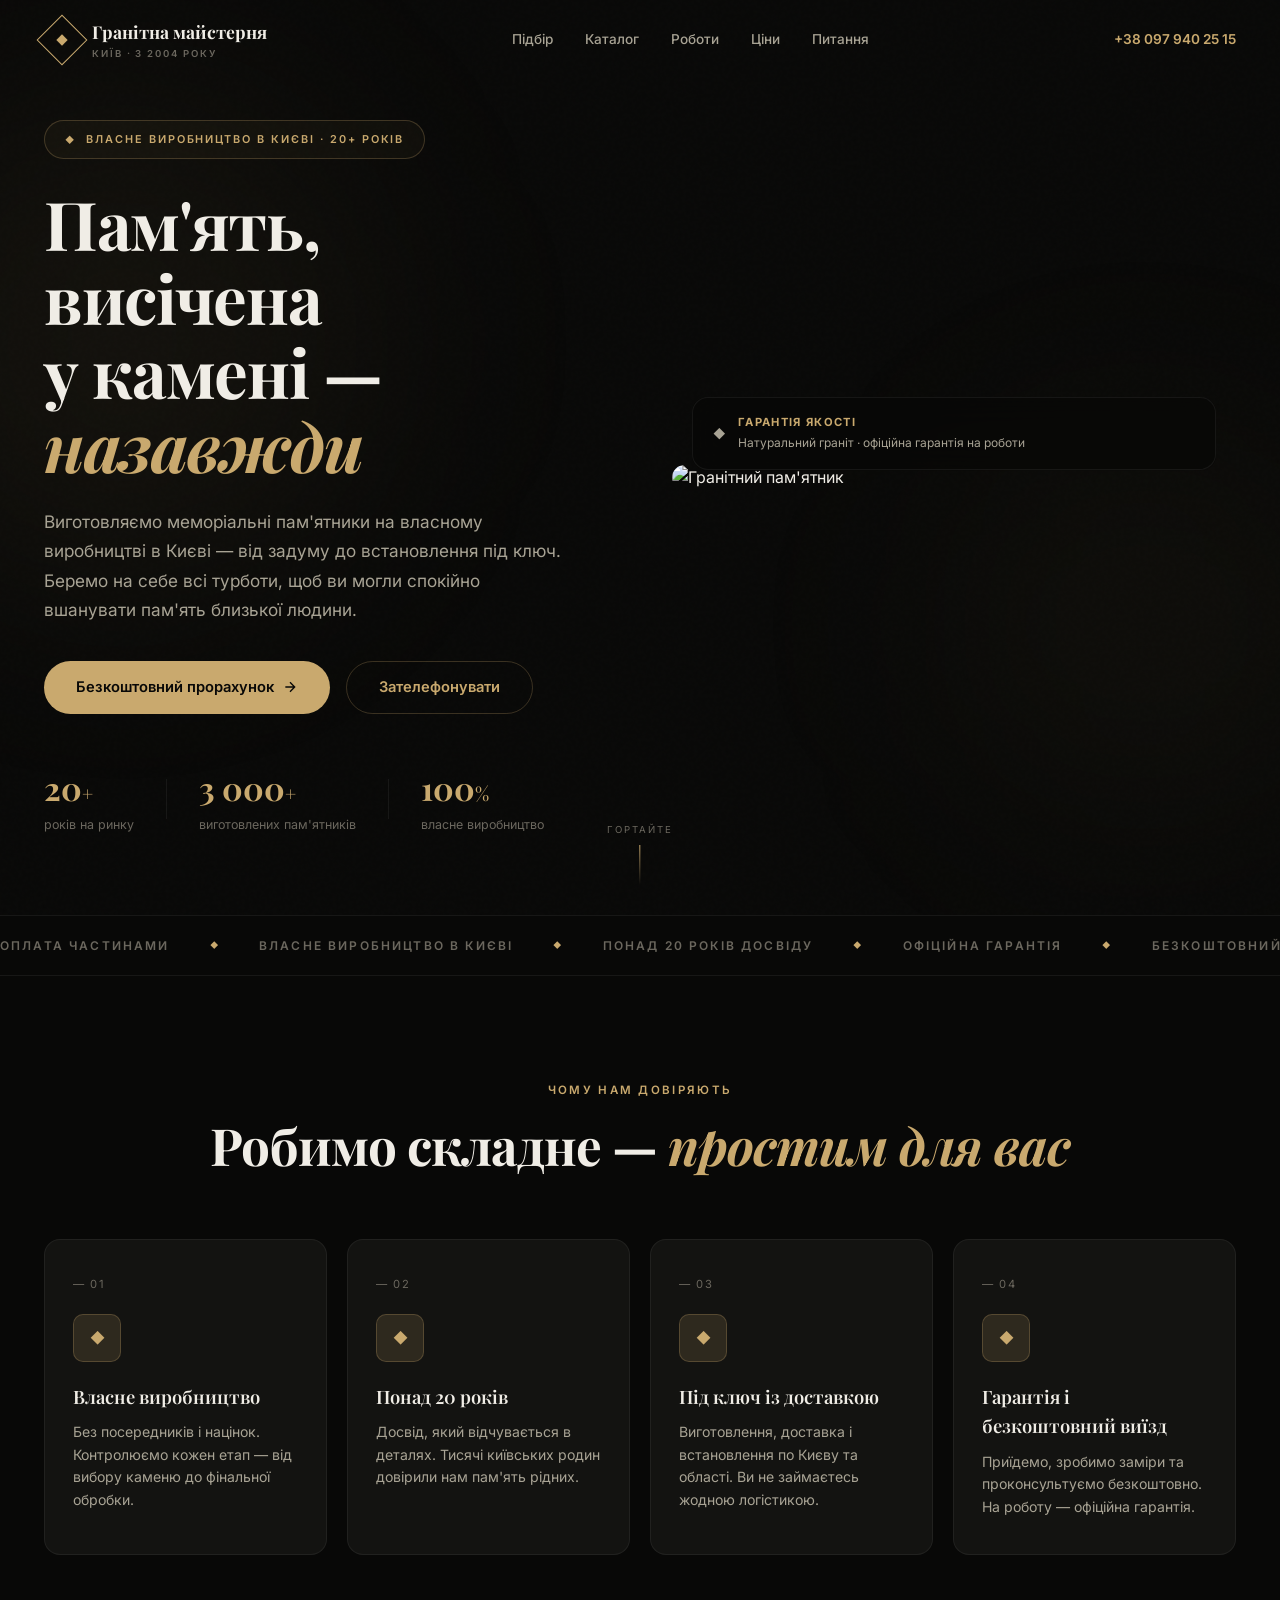
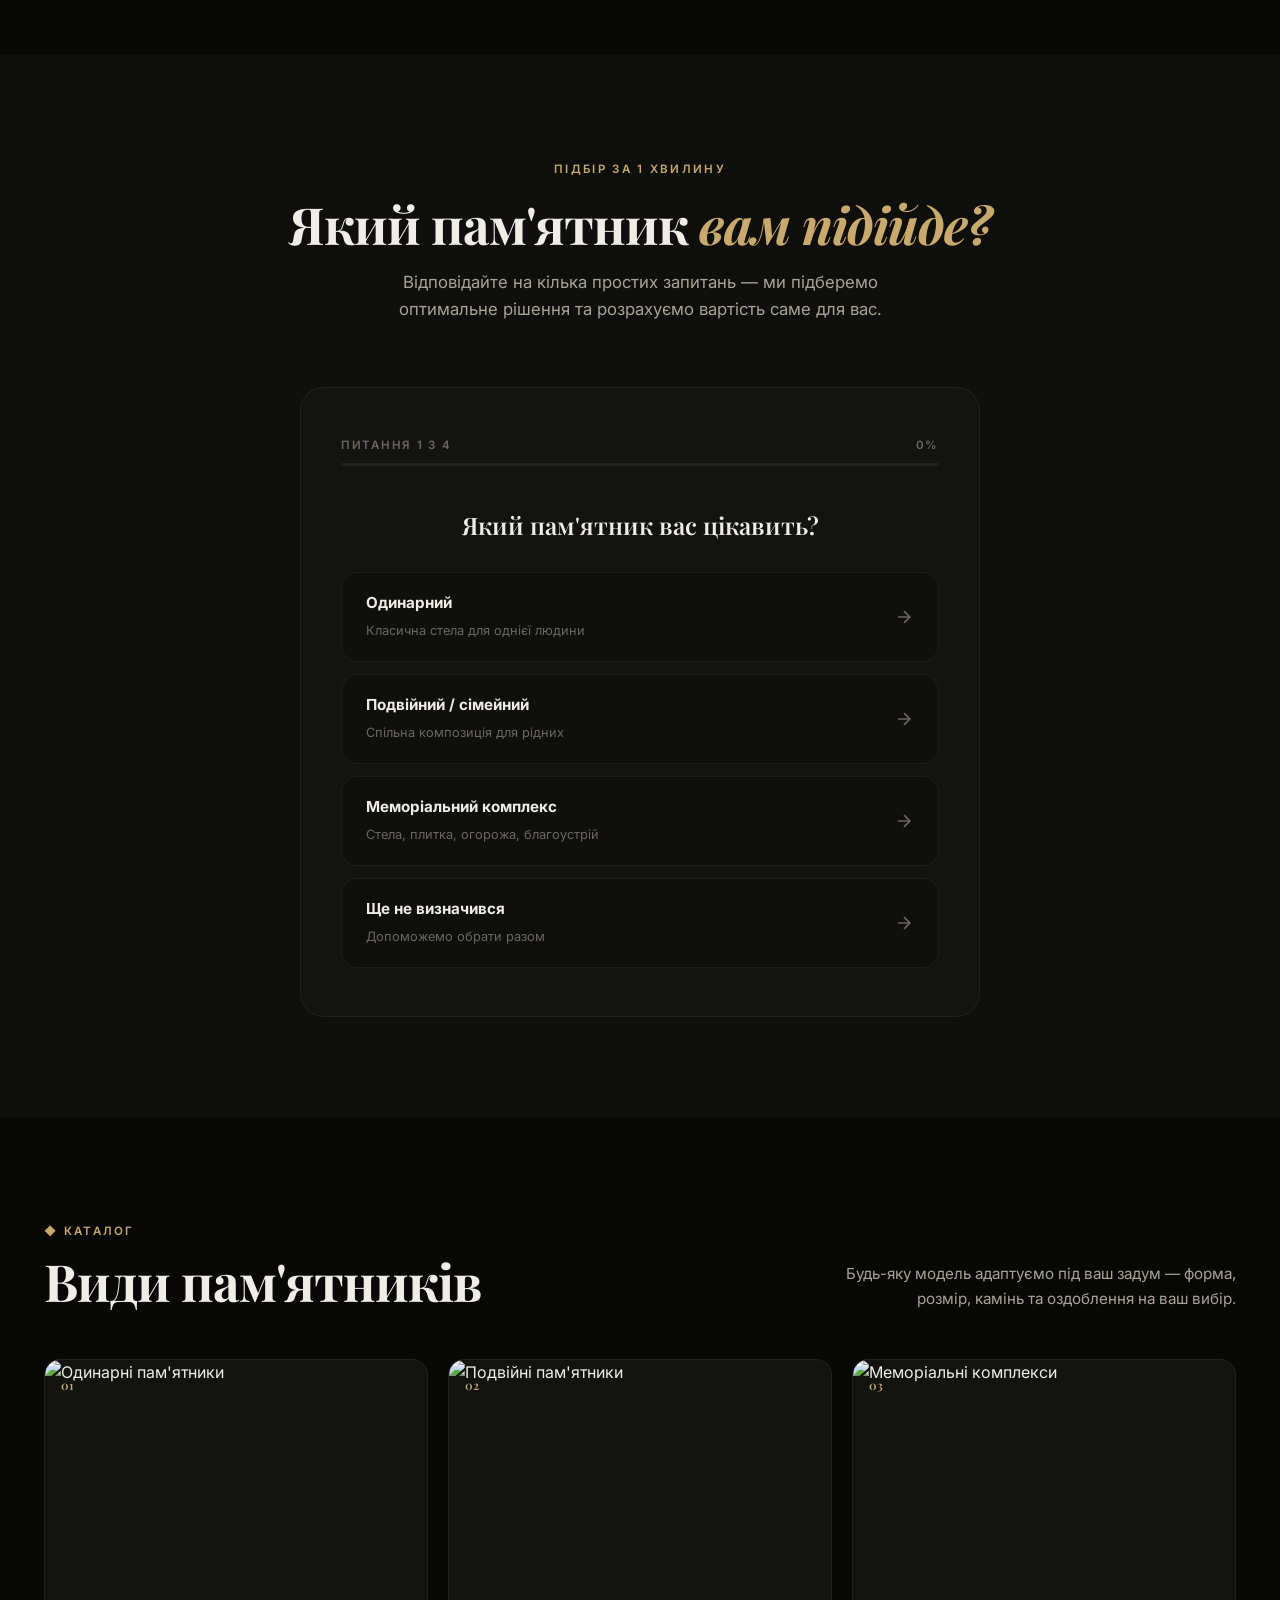
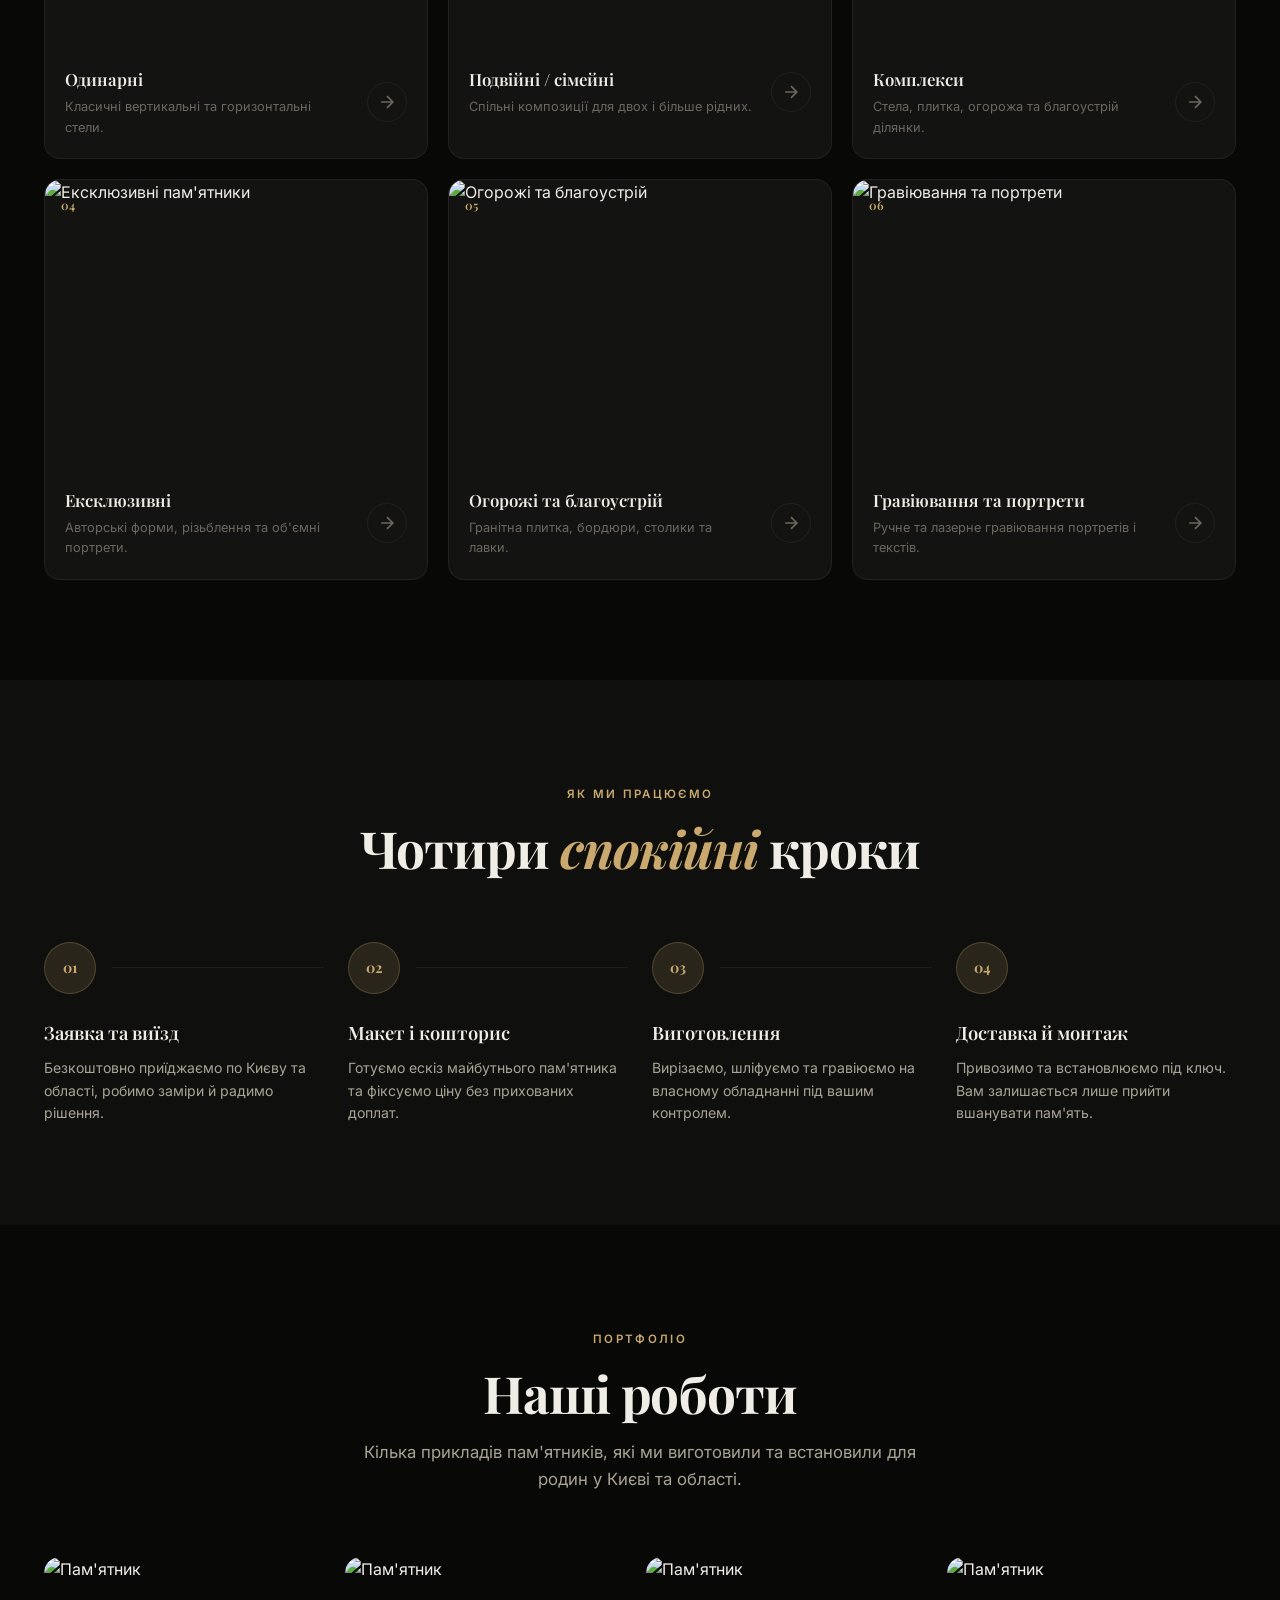
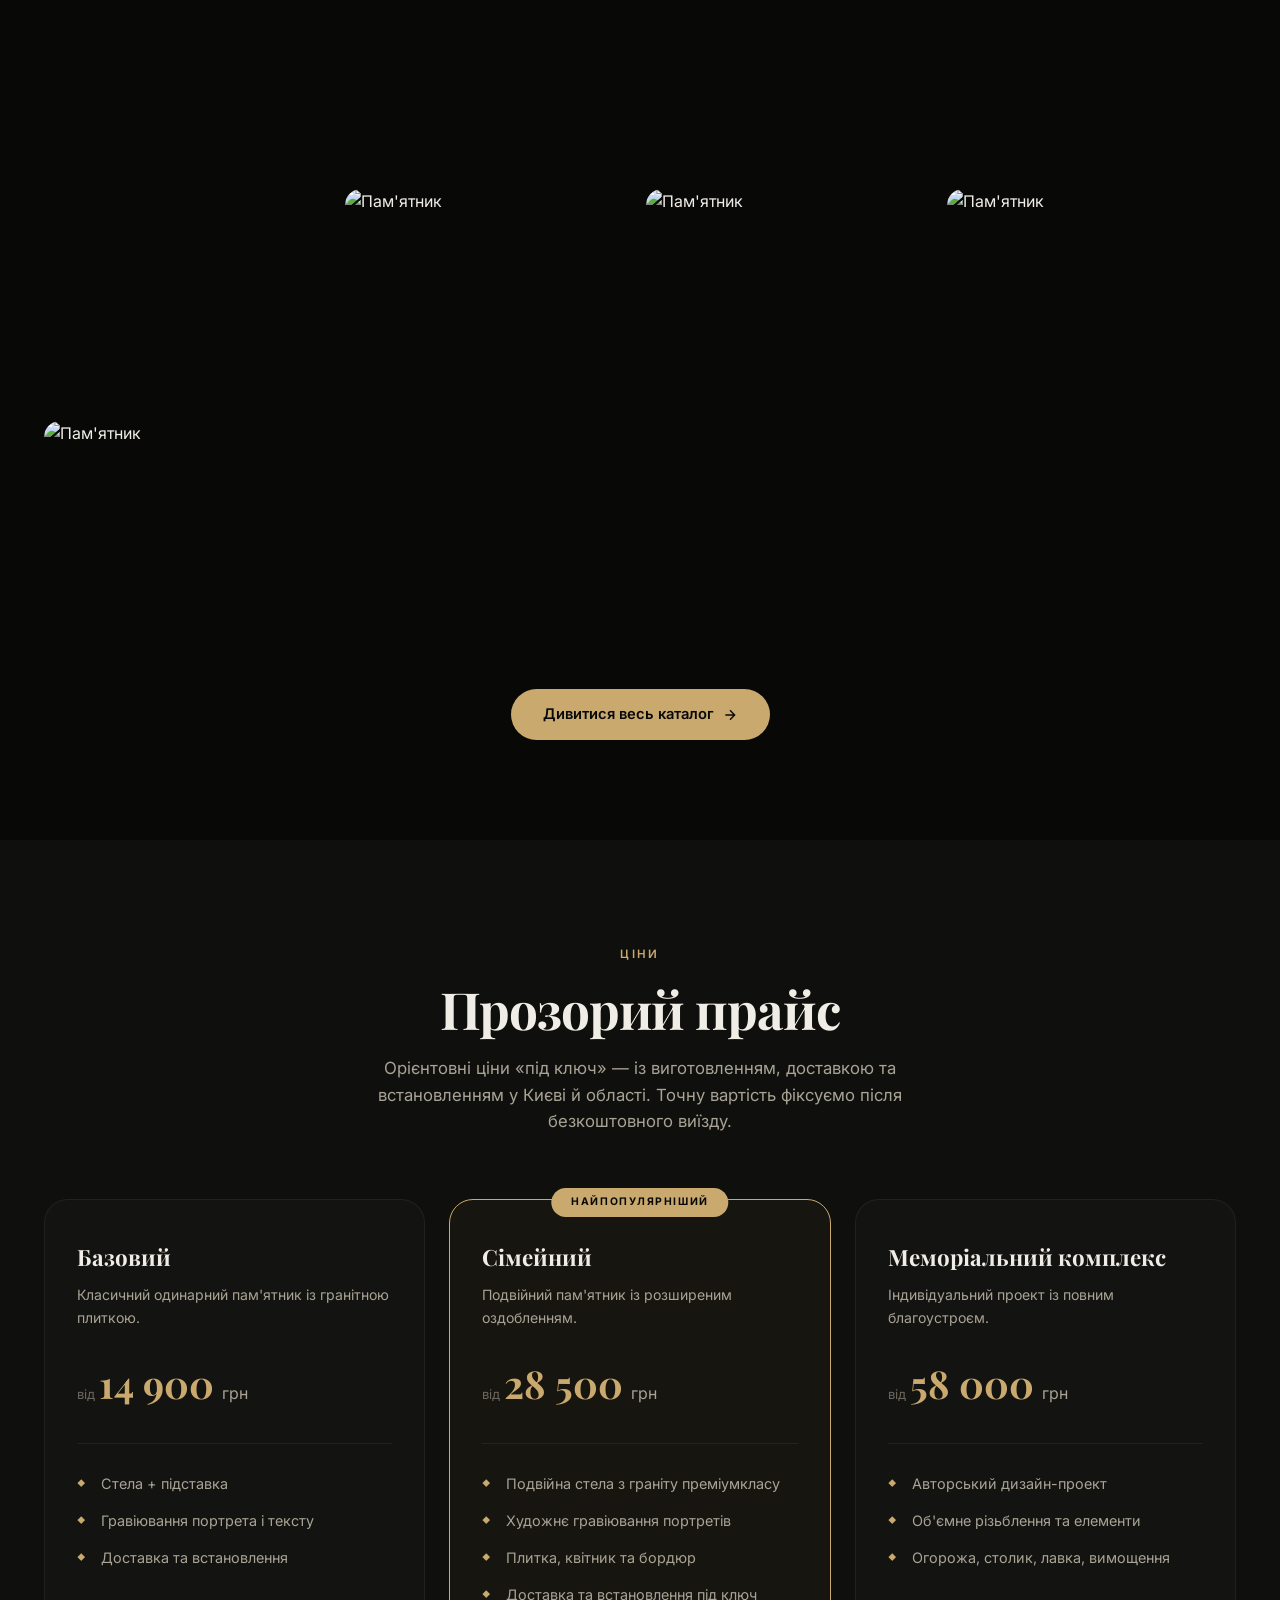
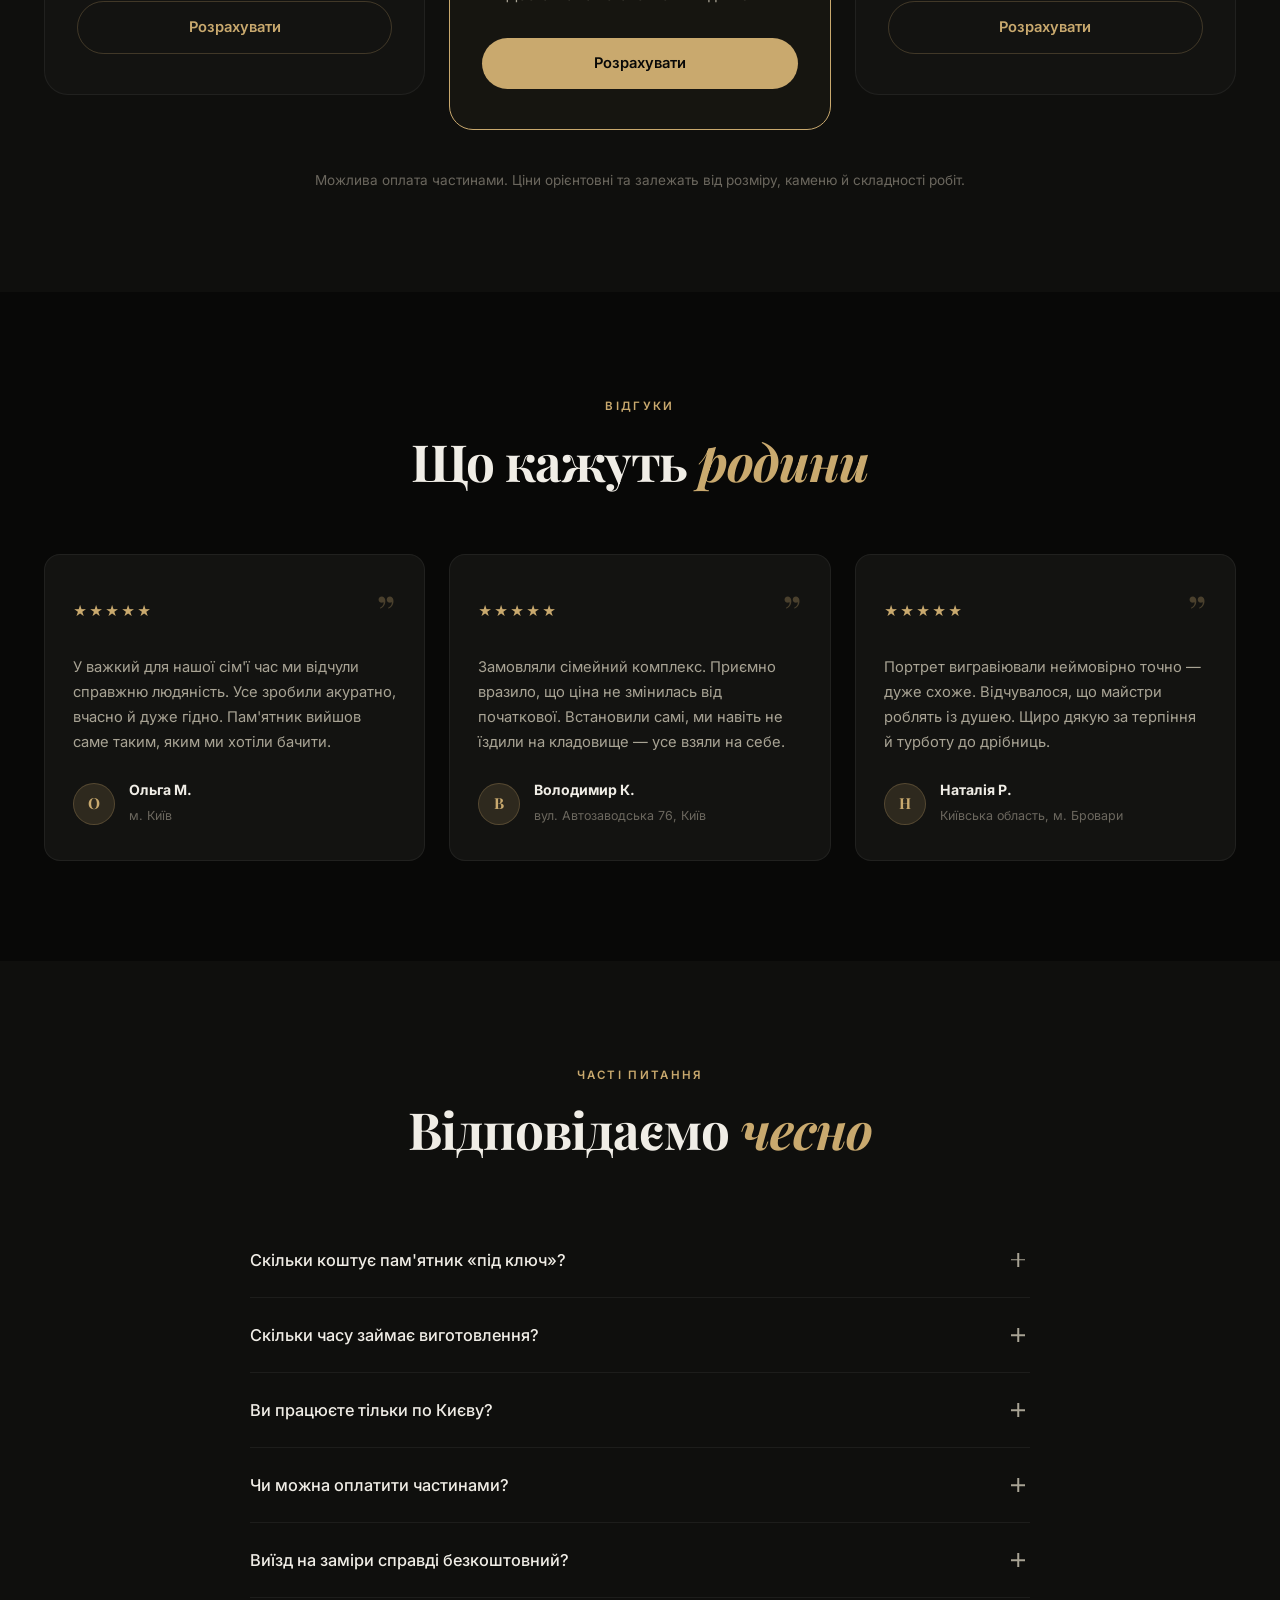
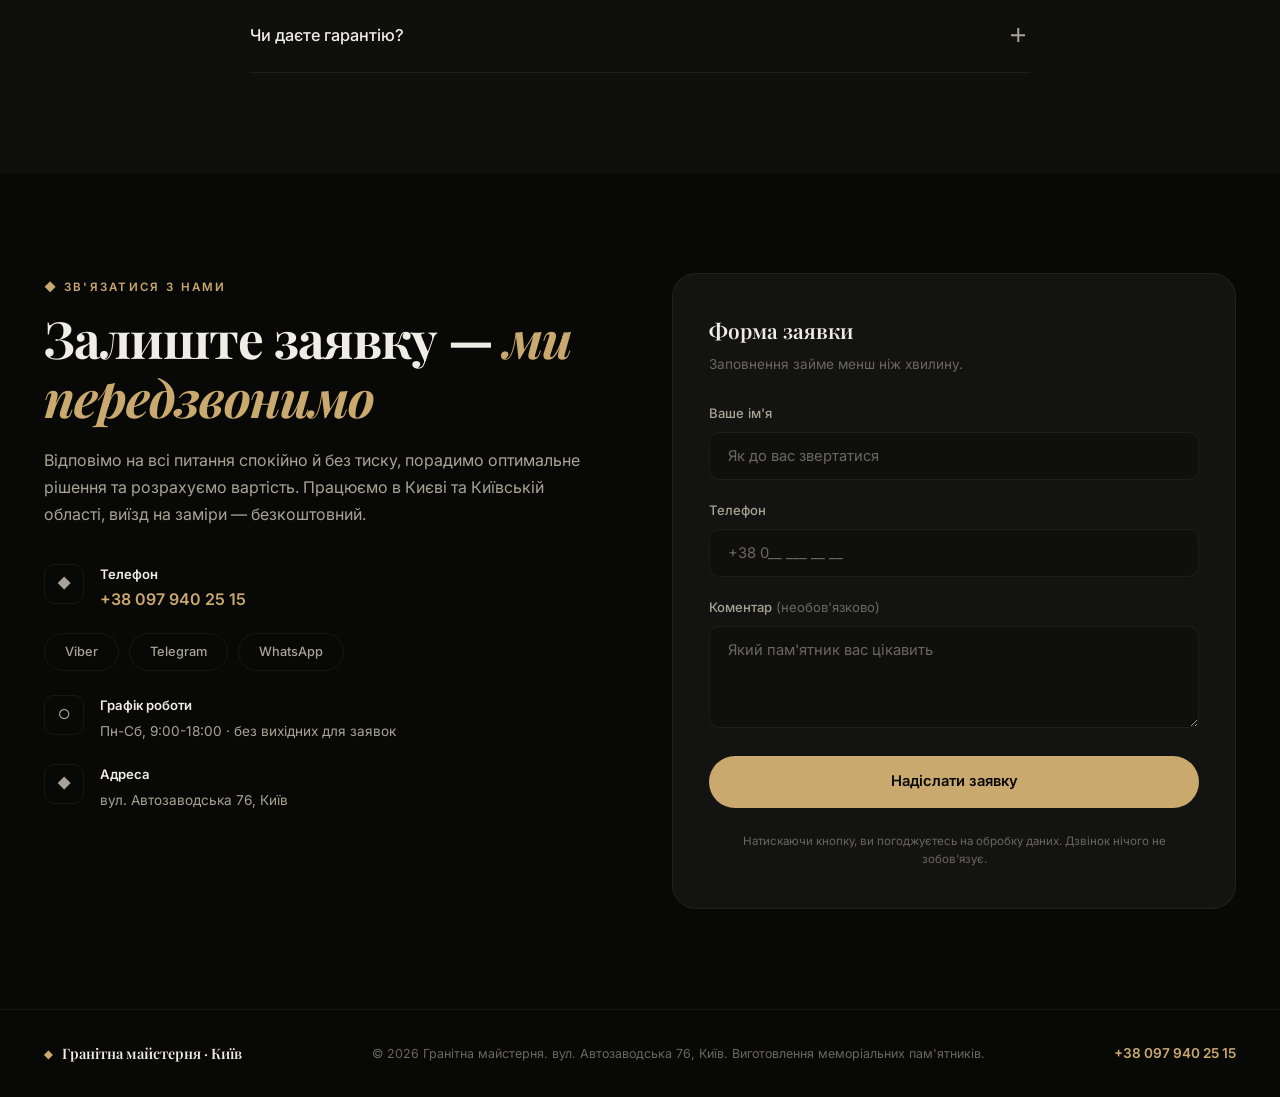
==== commit f58db410: "Update address to вул. Автозаводська 76, Київ Co-Authored-By: Claude Opus 4.6 <noreply@anthropic.com" ====
--- a/index.html
+++ b/index.html
@@ -515,7 +515,7 @@
             <div class="reviews__avatar">В</div>
             <div>
               <strong>Володимир К.</strong>
-              <span>м. Київ, Оболонь</span>
+              <span>вул. Автозаводська 76, Київ</span>
             </div>
           </div>
         </div>
@@ -640,7 +640,7 @@
             <div class="contacts__item-icon"><span>&#9670;</span></div>
             <div>
               <strong>Адреса</strong>
-              <span>м. Київ &middot; виїзд по всій Київській області</span>
+              <span>вул. Автозаводська 76, Київ</span>
             </div>
           </div>
         </div>
@@ -676,7 +676,7 @@
         <span class="footer__diamond">&#9670;</span>
         <span>Гранітна майстерня &middot; Київ</span>
       </div>
-      <p class="footer__copy">&copy; 2026 Гранітна майстерня. м. Київ. Виготовлення меморіальних пам'ятників.</p>
+      <p class="footer__copy">&copy; 2026 Гранітна майстерня. вул. Автозаводська 76, Київ. Виготовлення меморіальних пам'ятників.</p>
       <a href="tel:+380979402515" class="footer__phone">+38 097 940 25 15</a>
     </div>
   </footer>
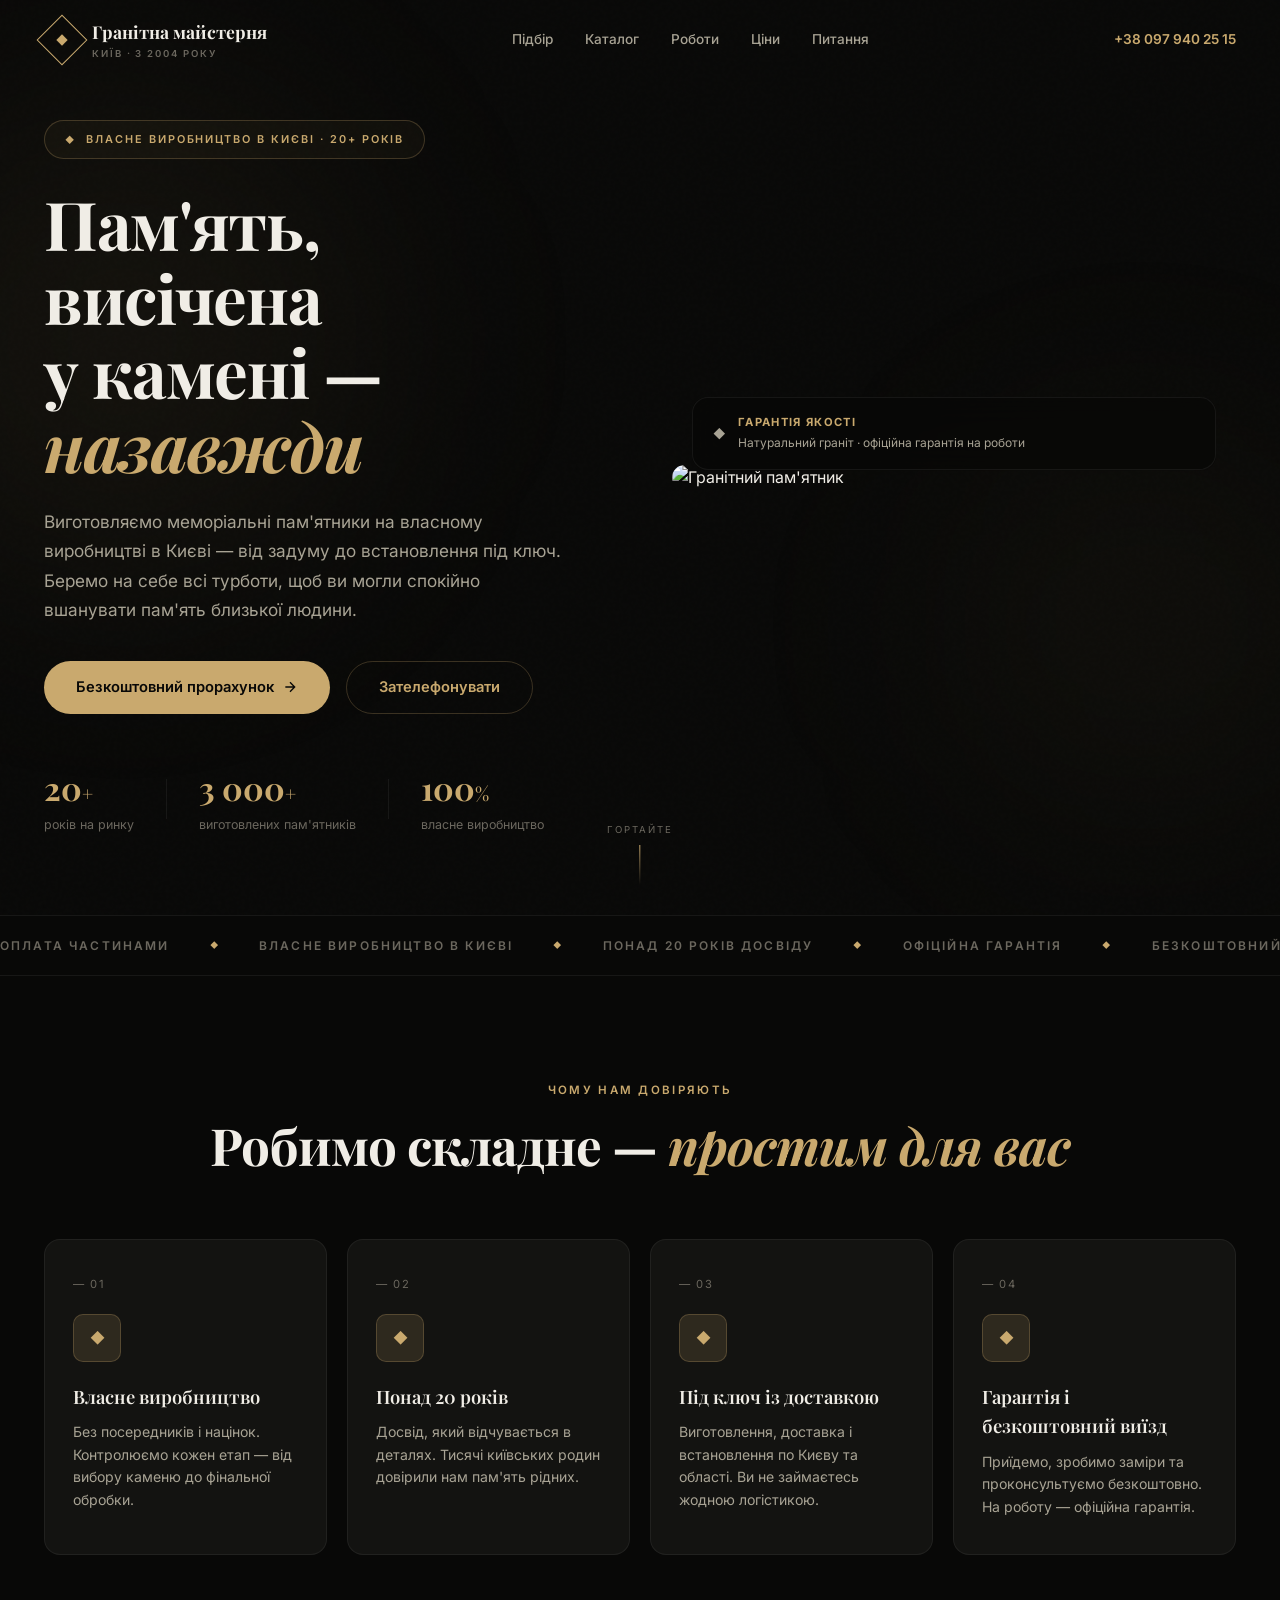
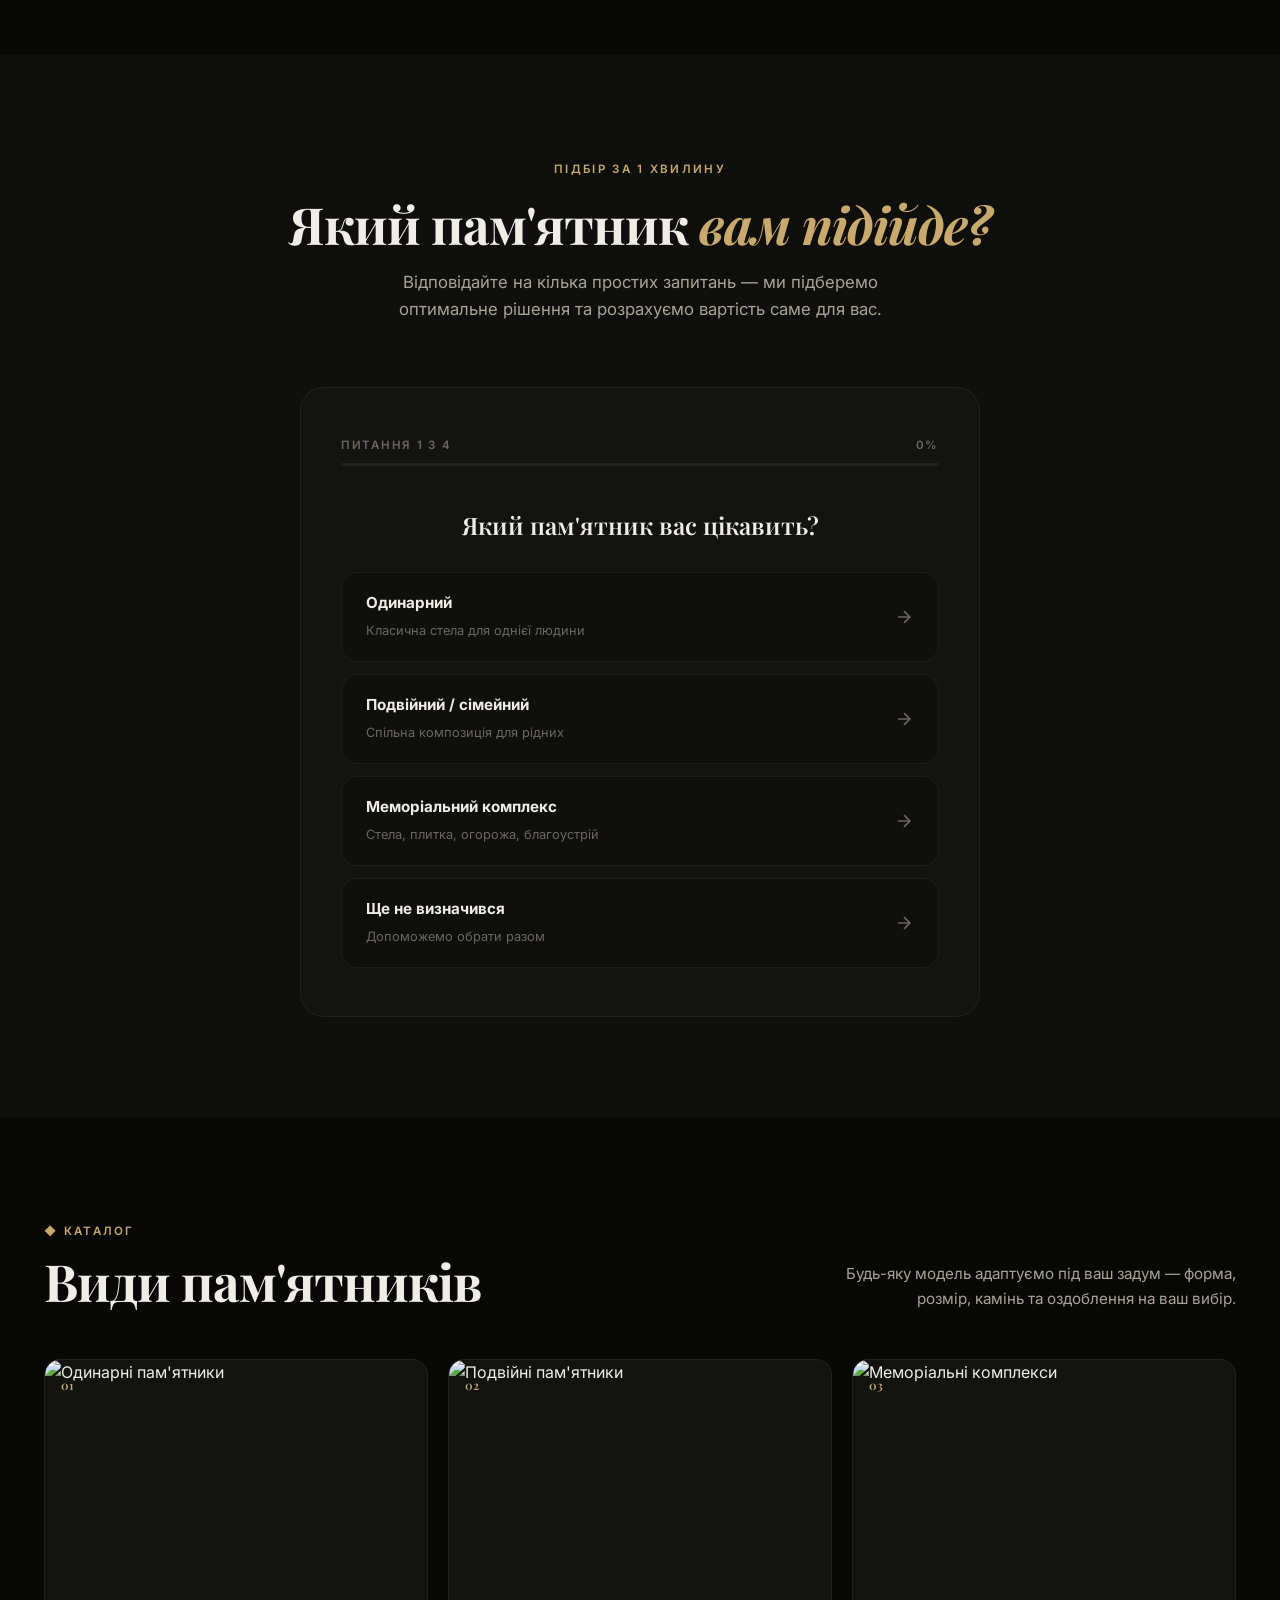
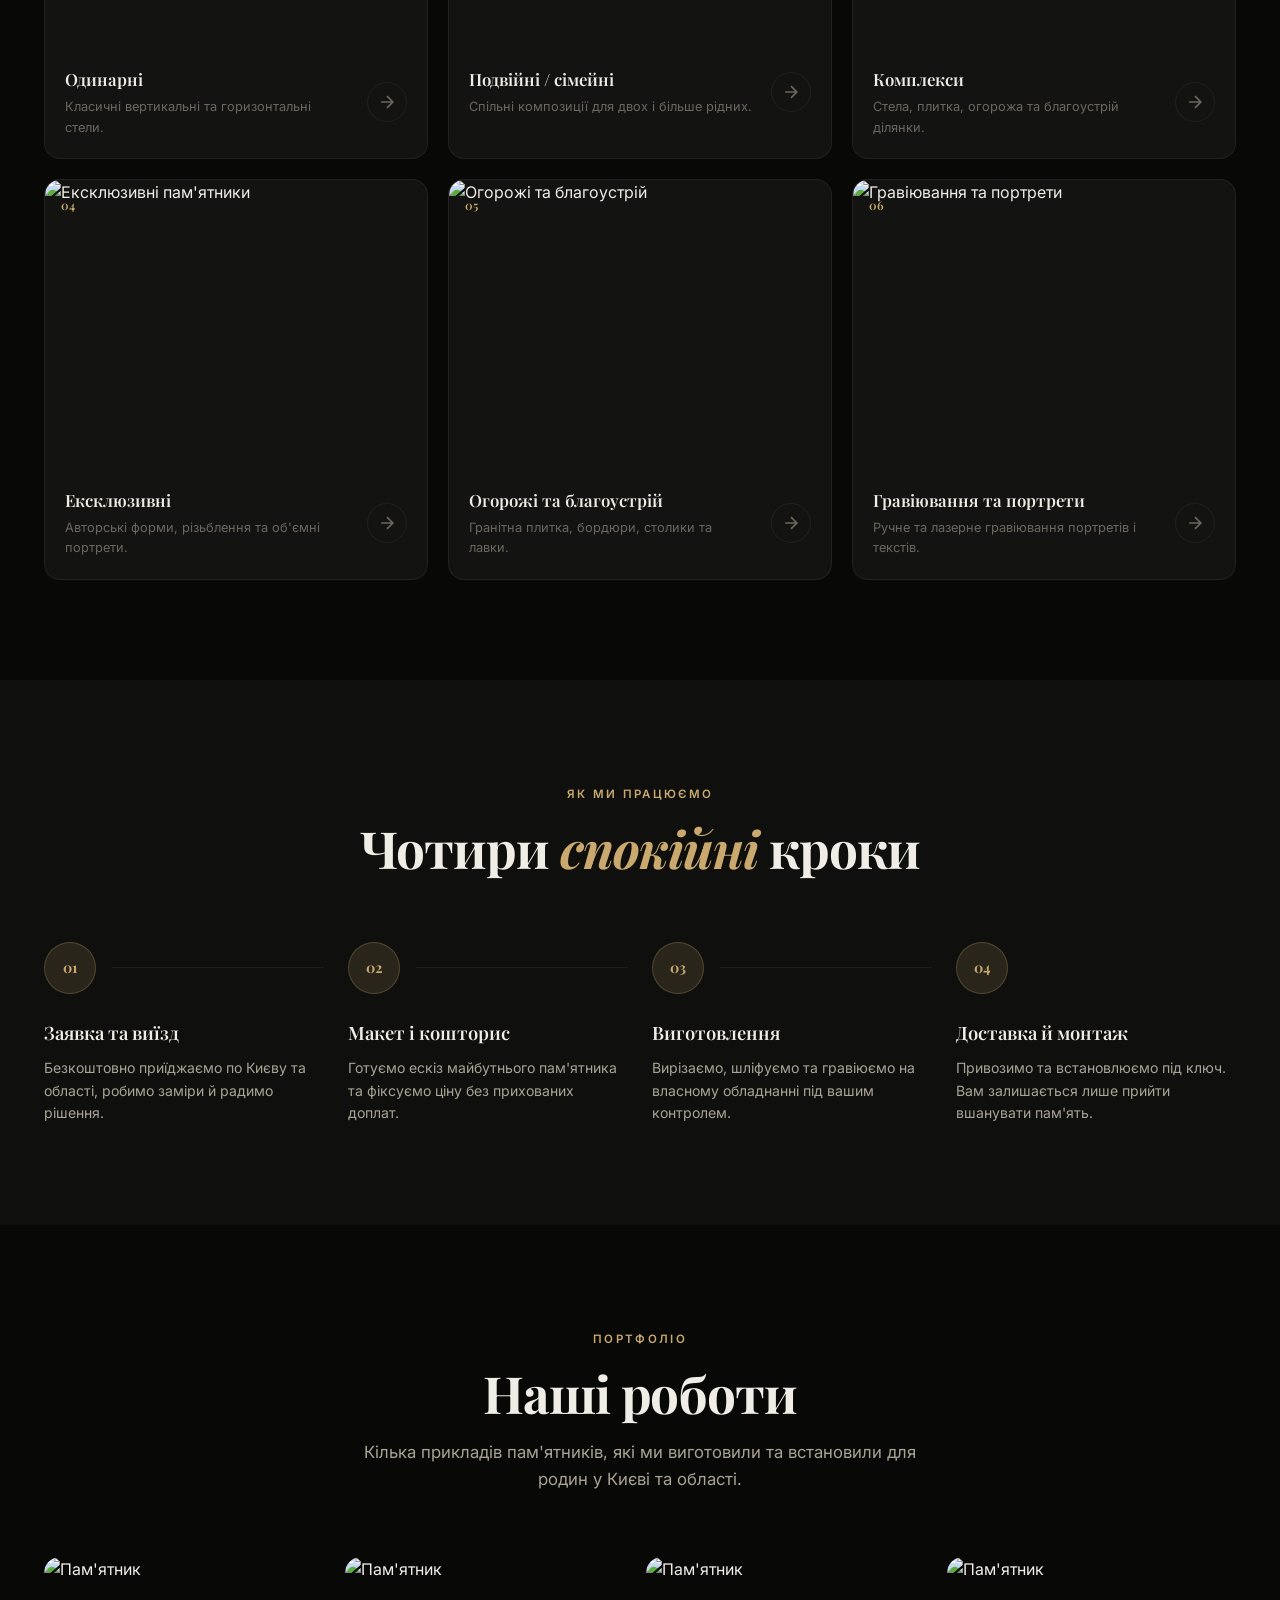
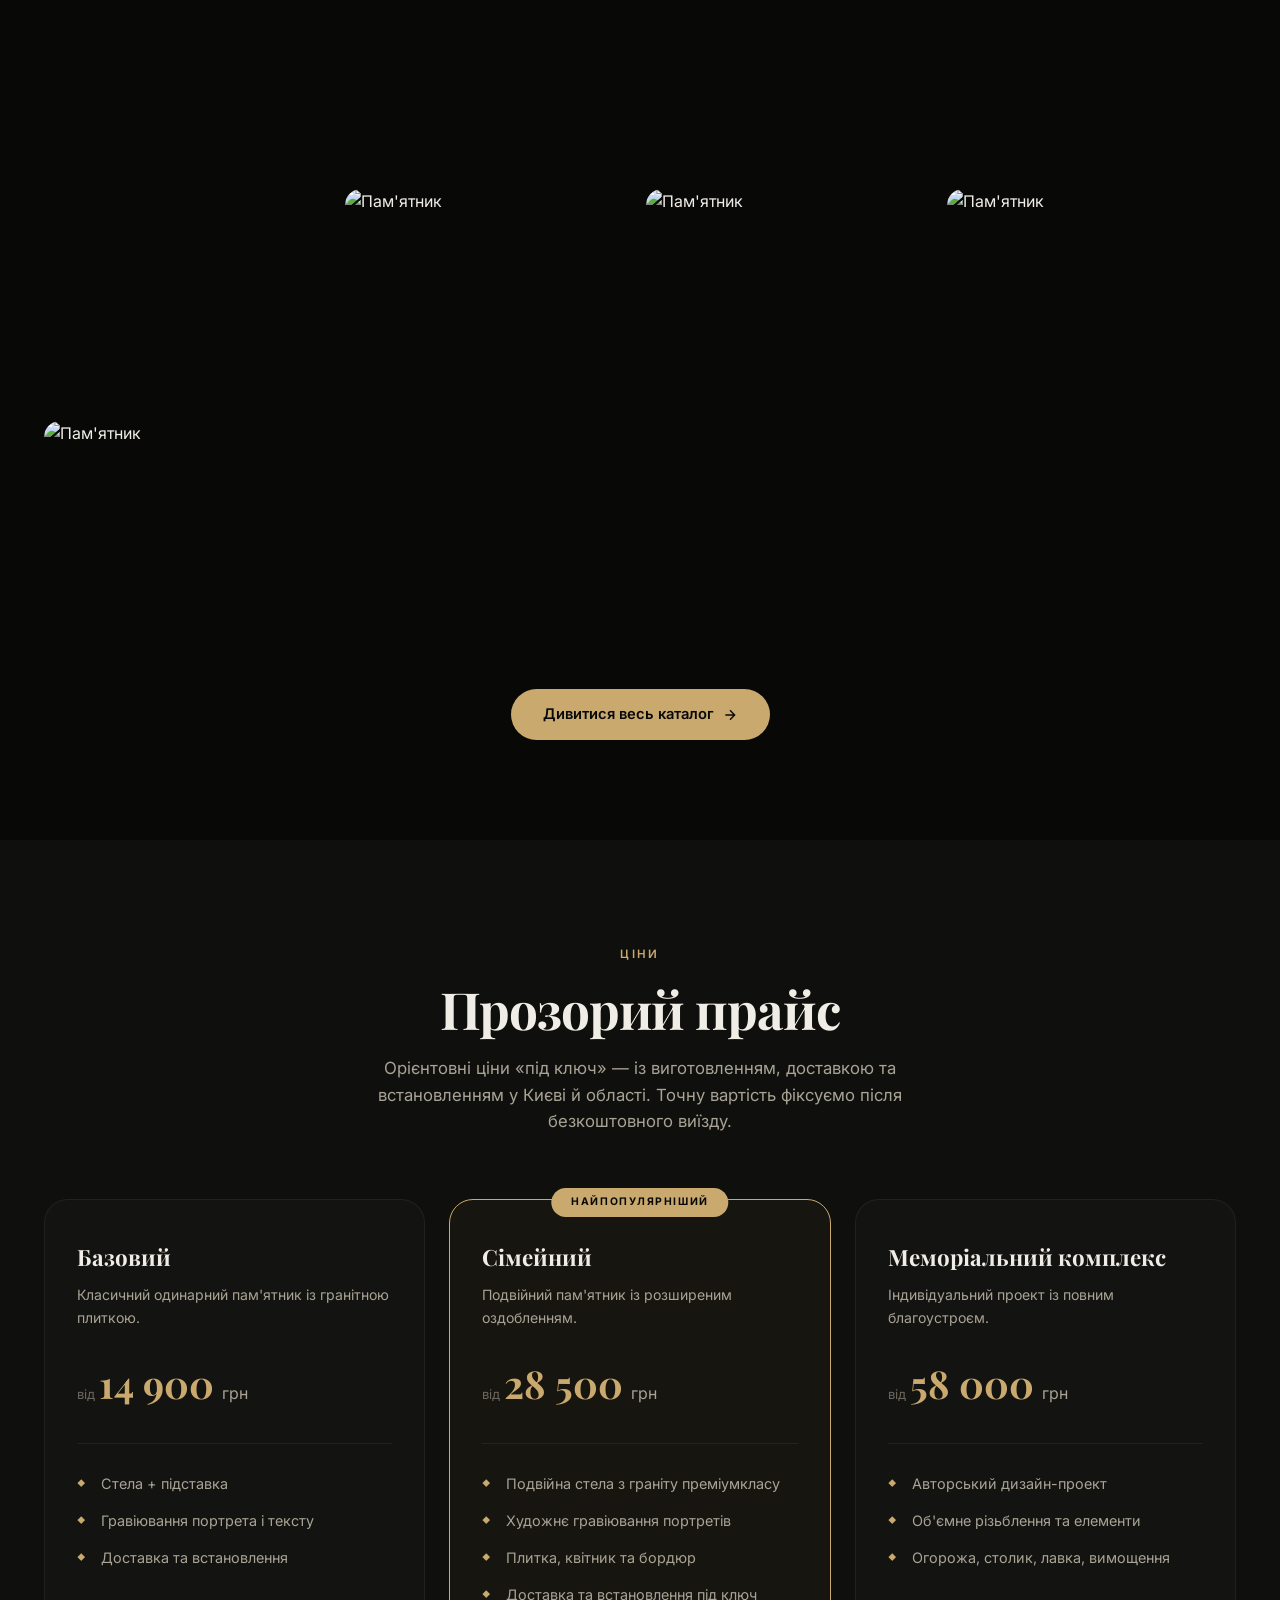
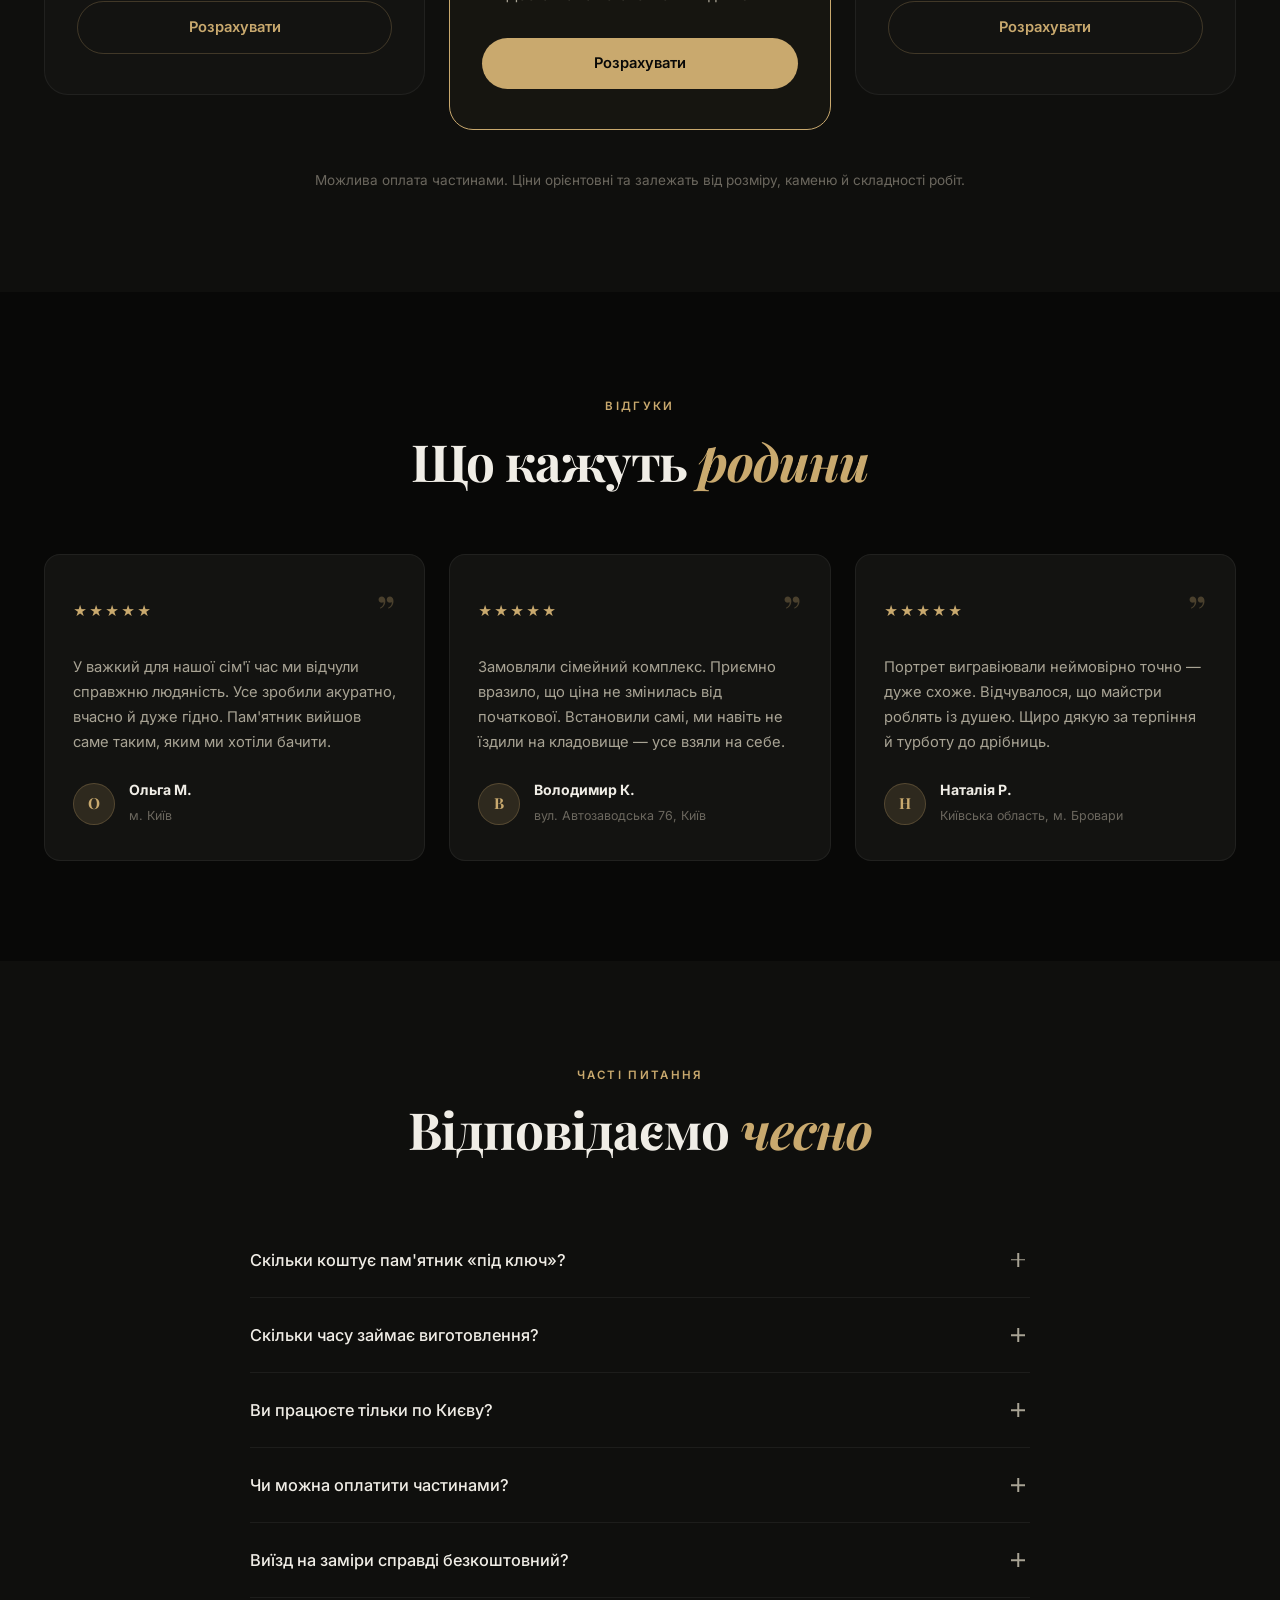
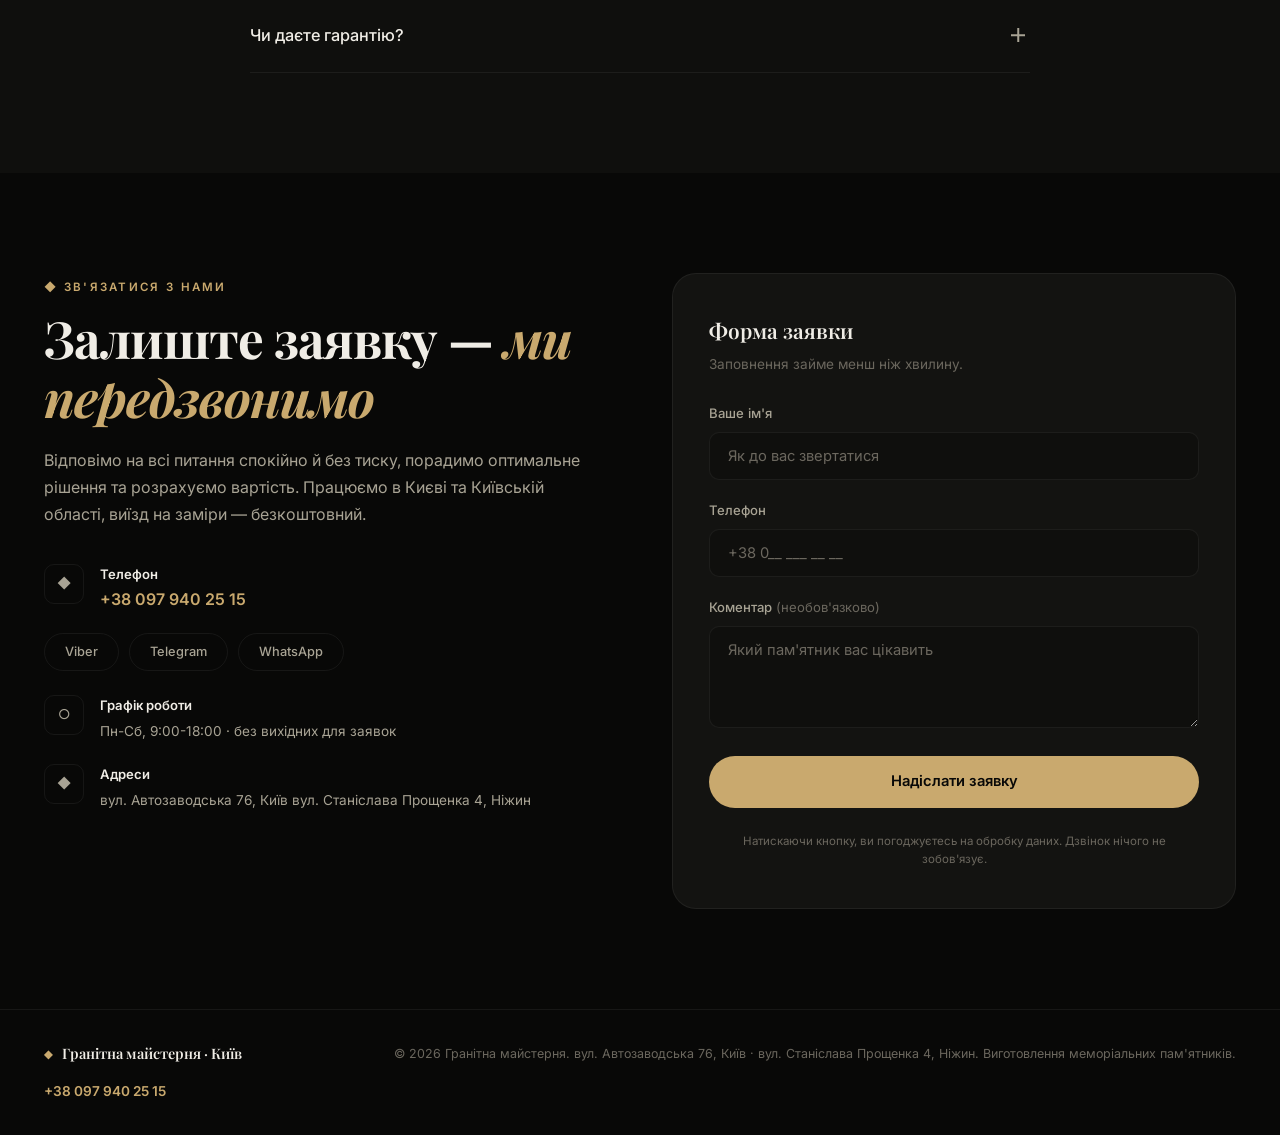
==== commit e2079018: "Add second address: вул. Станіслава Прощенка 4, Ніжин Co-Authored-By: Claude Opus 4.6 <noreply@anthr" ====
--- a/index.html
+++ b/index.html
@@ -639,8 +639,9 @@
           <div class="contacts__item">
             <div class="contacts__item-icon"><span>&#9670;</span></div>
             <div>
-              <strong>Адреса</strong>
+              <strong>Адреси</strong>
               <span>вул. Автозаводська 76, Київ</span>
+              <span>вул. Станіслава Прощенка 4, Ніжин</span>
             </div>
           </div>
         </div>
@@ -676,7 +677,7 @@
         <span class="footer__diamond">&#9670;</span>
         <span>Гранітна майстерня &middot; Київ</span>
       </div>
-      <p class="footer__copy">&copy; 2026 Гранітна майстерня. вул. Автозаводська 76, Київ. Виготовлення меморіальних пам'ятників.</p>
+      <p class="footer__copy">&copy; 2026 Гранітна майстерня. вул. Автозаводська 76, Київ · вул. Станіслава Прощенка 4, Ніжин. Виготовлення меморіальних пам'ятників.</p>
       <a href="tel:+380979402515" class="footer__phone">+38 097 940 25 15</a>
     </div>
   </footer>
